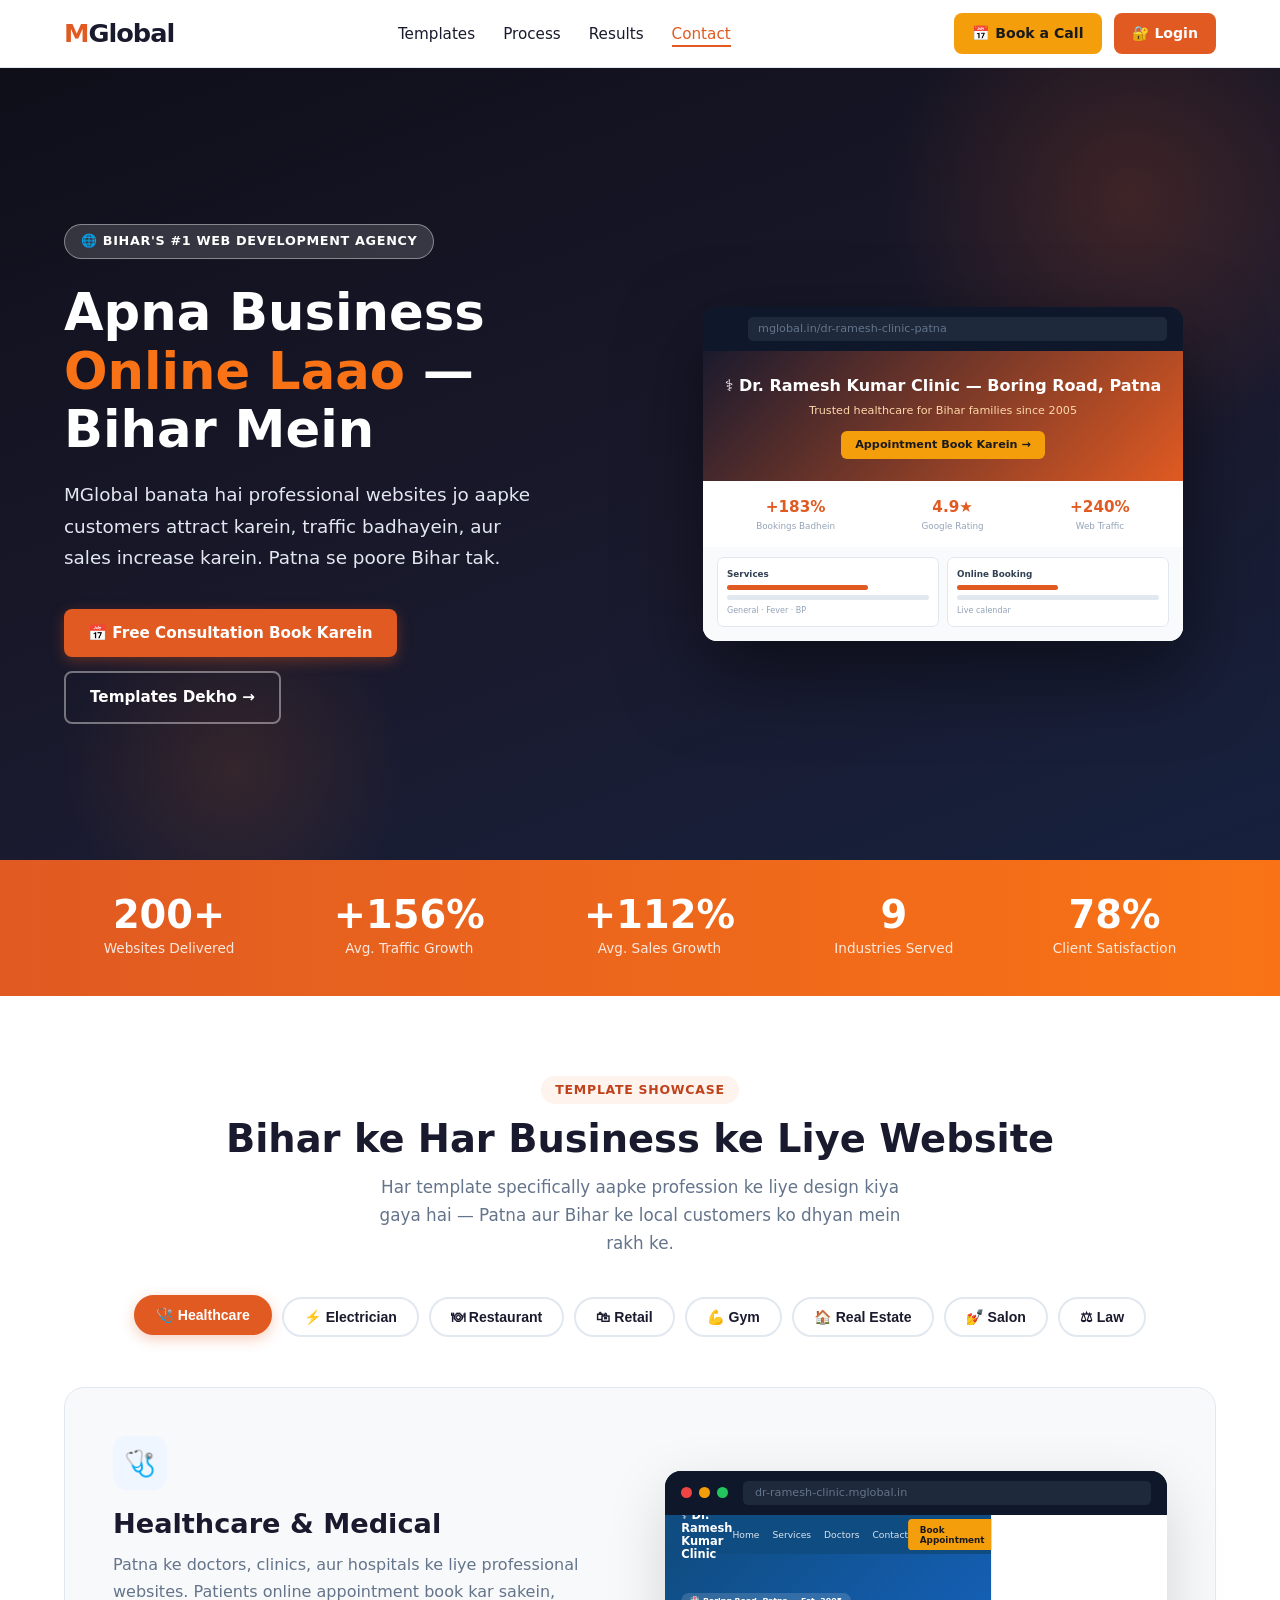
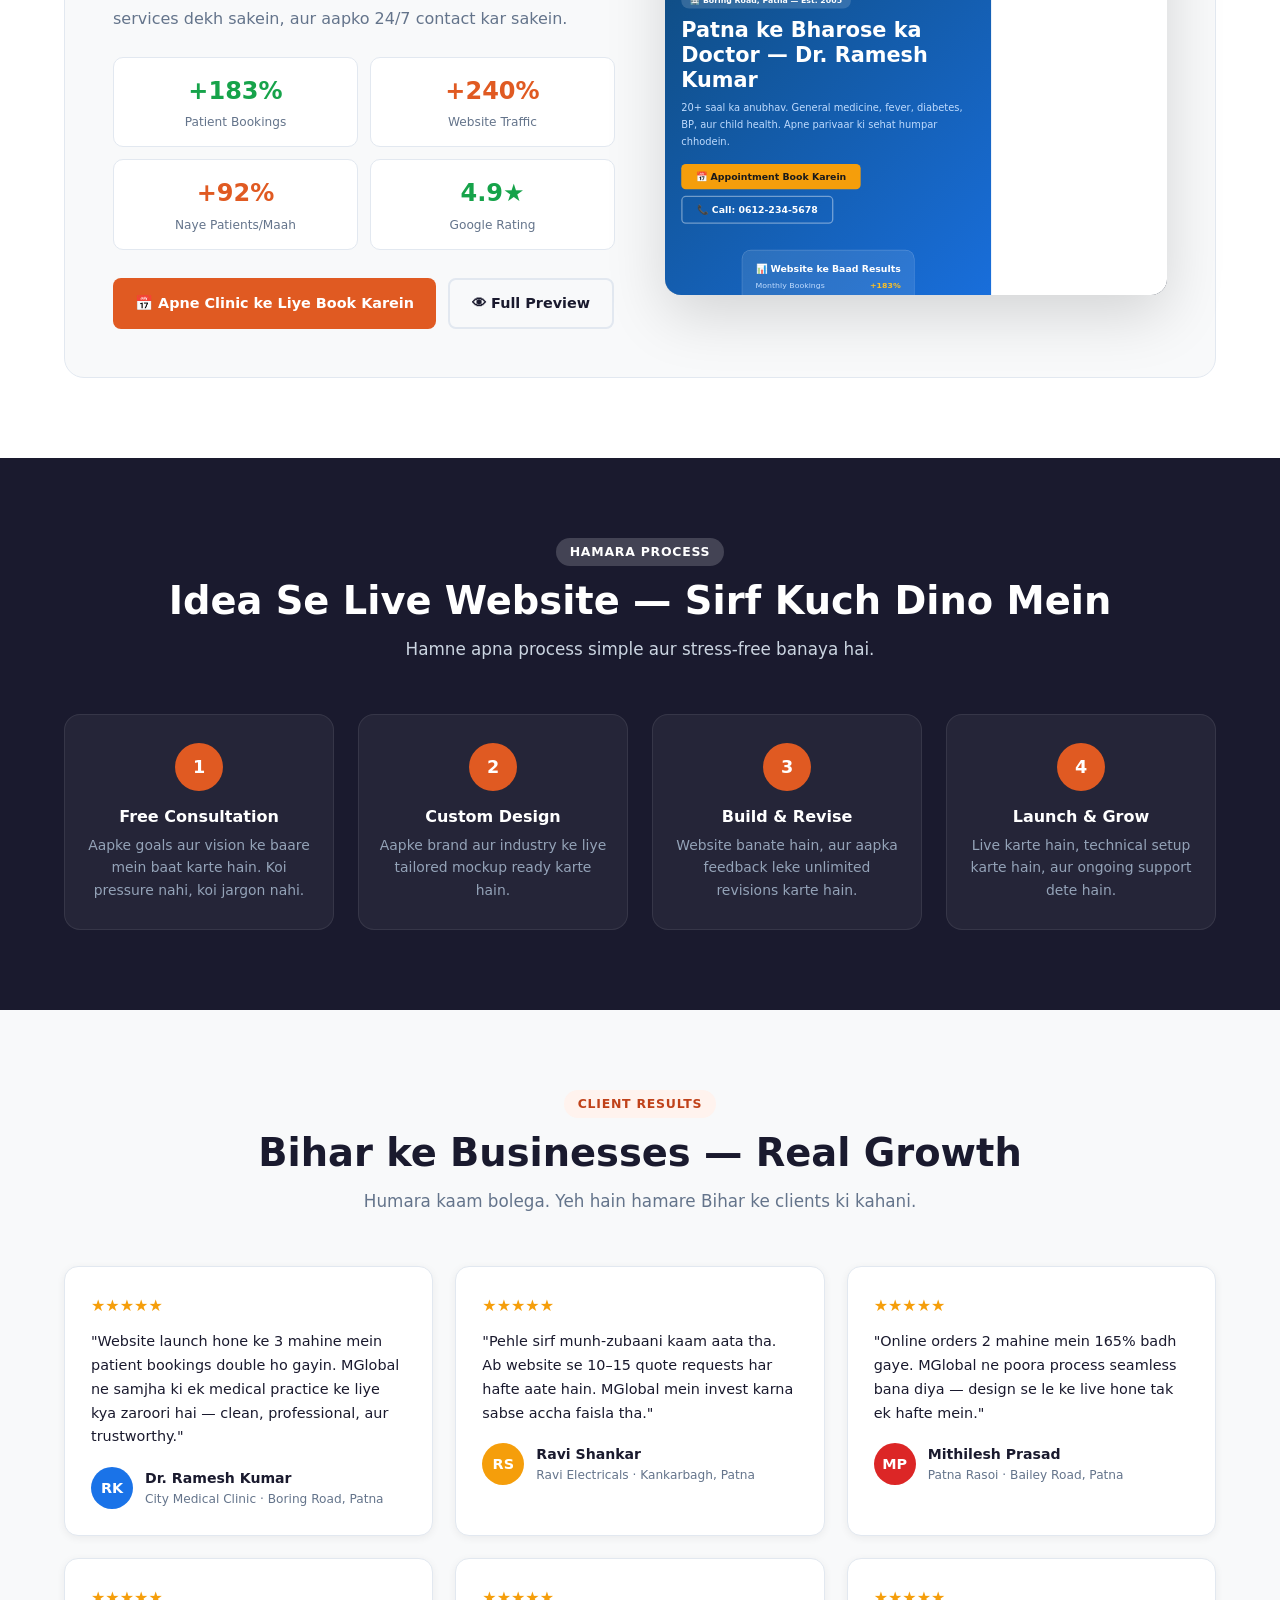
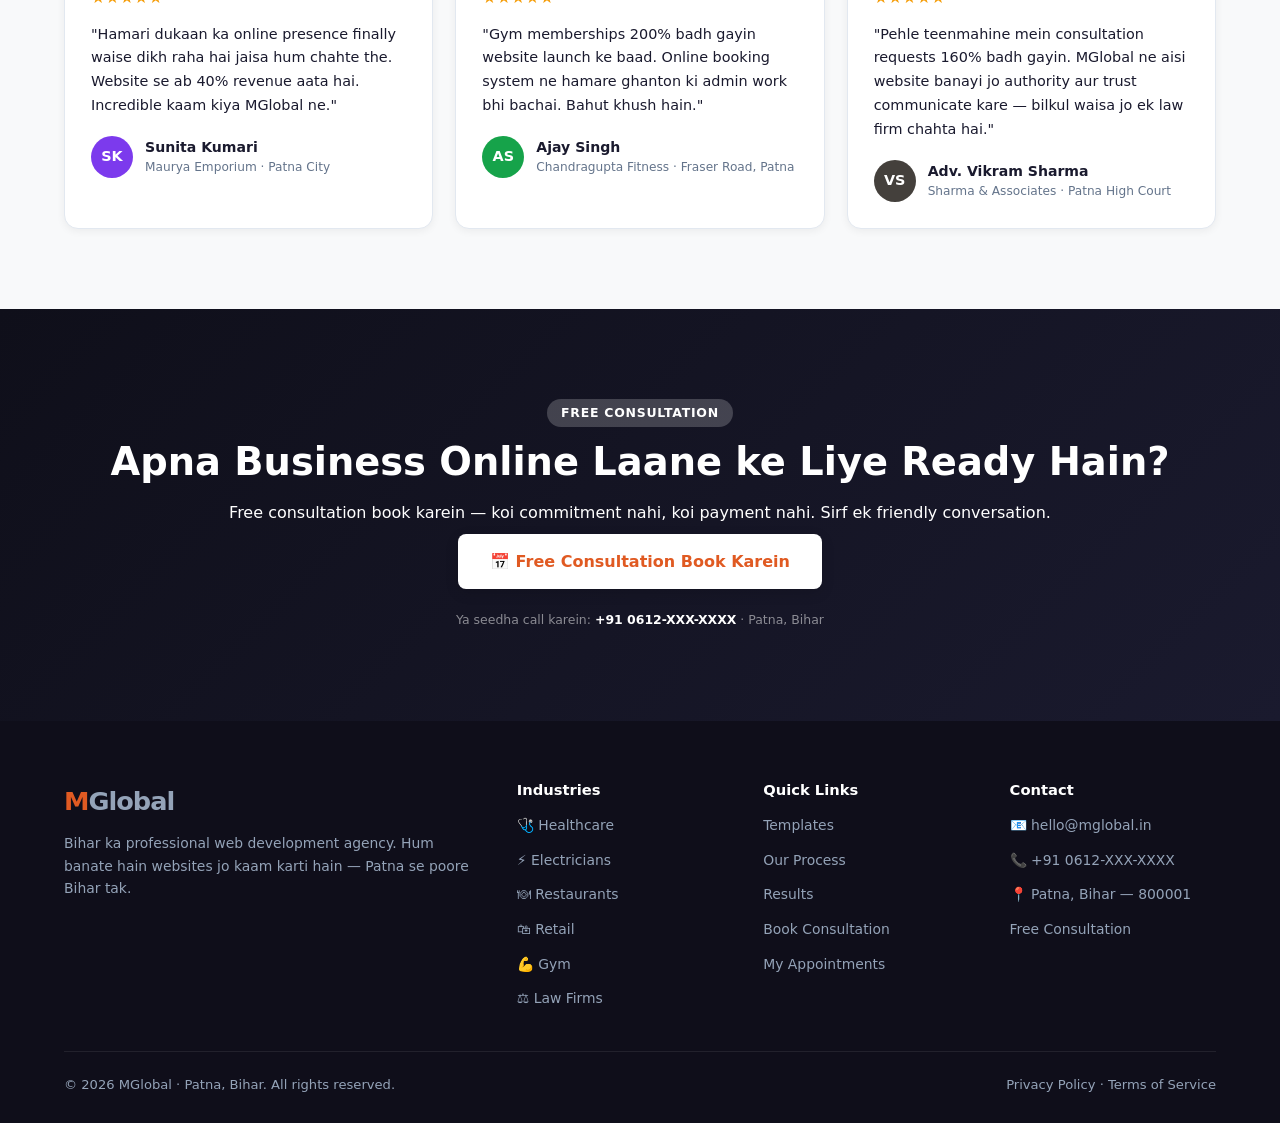
==== index.html @ f4d7b4a5 "Initial commit — MGlobal website" ====
<!DOCTYPE html>
<html lang="en">
<head>
  <meta charset="UTF-8"/>
  <meta name="viewport" content="width=device-width, initial-scale=1.0"/>
  <title>MGlobal — Bihar's Web Development Agency</title>
  <link rel="stylesheet" href="css/global.css"/>
  <link rel="stylesheet" href="css/nav.css"/>
  <link rel="stylesheet" href="css/animations.css"/>
  <link rel="stylesheet" href="css/templates-section.css"/>
  <style>
    /* ── HERO ── */
    .hero {
      background: linear-gradient(160deg,#0f0f1a 0%,#1a1a2e 60%,#16213e 100%);
      color:white; padding:100px 5% 80px;
      display:flex; align-items:center; gap:60px;
      min-height:88vh; position:relative; overflow:hidden;
    }
    .hero-text { flex:1; max-width:580px; position:relative; z-index:1; }
    .hero-badge {
      display:inline-block; background:rgba(255,255,255,.15);
      border:1px solid rgba(255,255,255,.4); color:#ffffff;
      padding:6px 16px; border-radius:100px;
      font-size:.8rem; font-weight:700; letter-spacing:.05em;
      text-transform:uppercase; margin-bottom:24px;
      animation: fadeSlideDown .8s ease both;
    }
    .hero h1 { font-size:clamp(2.2rem,4vw,3.6rem); font-weight:800; line-height:1.15; margin-bottom:20px; color:#ffffff; animation: fadeSlideDown .8s .15s ease both; }
    .hero h1 .highlight { color:#f97316; }
    .hero p { font-size:1.15rem; color:#e2e8f0; line-height:1.7; margin-bottom:36px; max-width:480px; animation: fadeSlideDown .8s .25s ease both; }
    .hero-btns { display:flex; gap:14px; flex-wrap:wrap; animation: fadeSlideDown .8s .35s ease both; }
    .hero-btns .btn-outline { color:#ffffff; border-color:rgba(255,255,255,.4); }
    .hero-btns .btn-outline:hover { border-color:#f97316; color:#f97316; }
    .hero-visual { flex:1; display:flex; justify-content:center; position:relative; z-index:1; animation: fadeSlideLeft .9s .2s ease both; }
    /* Floating browser mockup in hero */
    .hero-browser {
      background:#1e293b; border-radius:14px; width:100%; max-width:480px;
      box-shadow:0 30px 80px rgba(0,0,0,.5); overflow:hidden;
      transition:transform .4s, box-shadow .4s;
    }
    .hero-browser:hover { transform:translateY(-6px); box-shadow:0 40px 100px rgba(0,0,0,.6); }
    .hb-bar { background:#0f172a; padding:10px 16px; display:flex; align-items:center; gap:7px; }
    .hb-url { flex:1; background:#1e293b; border-radius:5px; padding:3px 10px; color:#64748b; font-size:.7rem; margin-left:8px; }
    .hb-inner { background:white; }
    .hb-top { background:linear-gradient(135deg,#1a1a2e,#e05a22); padding:22px 20px; text-align:center; }
    .hb-top .t { color:white; font-weight:800; font-size:1rem; margin-bottom:4px; }
    .hb-top .s { color:#fed7aa; font-size:.7rem; margin-bottom:10px; }
    .hb-btn { background:#f59e0b; color:#1a1a1a; padding:5px 14px; border-radius:6px; font-size:.7rem; font-weight:700; display:inline-block; }
    .hb-stats { display:flex; justify-content:space-around; padding:14px 10px; }
    .hb-stat .v { font-size:.95rem; font-weight:800; color:#e05a22; text-align:center; }
    .hb-stat .l { font-size:.55rem; color:#94a3b8; text-align:center; }
    .hb-cards { display:flex; gap:8px; padding:10px 14px 14px; background:#f8fafc; }
    .hb-card { flex:1; background:white; border-radius:7px; padding:9px; border:1px solid #e2e8f0; }
    .hb-bar2 { height:5px; border-radius:3px; background:#e2e8f0; margin-bottom:5px; }
    .hb-bar2.b { background:#e05a22; width:70%; }
    .hb-bar2.s { width:50%; }
    .hb-ct { font-size:.55rem; font-weight:700; color:#334155; margin-bottom:3px; }
    .hb-cp { font-size:.5rem; color:#94a3b8; }
    @media(max-width:900px){ .hero{flex-direction:column;padding:60px 5% 50px;min-height:auto;} }
  </style>
</head>
<body>

<div id="scroll-progress"></div>

<!-- ── NAVIGATION ── -->
<nav>
  <a class="logo" href="index.html">M<span>Global</span></a>
  <ul class="nav-links">
    <li><a href="#templates">Templates</a></li>
    <li><a href="#how">Process</a></li>
    <li><a href="#testimonials">Results</a></li>
    <li><a href="#contact">Contact</a></li>
  </ul>
  <div class="nav-right">
    <a href="pages/book.html" class="nav-book-btn">📅 Book a Call</a>
    <a href="pages/login.html" id="nav-login-btn">🔐 Login</a>
    <div id="nav-user-area">
      <img id="nav-user-photo" src="" alt="User"/>
      <span id="nav-user-name"></span>
      <div class="user-dropdown">
        <a href="pages/dashboard.html">📅 My Appointments</a>
        <div class="divider"></div>
        <a href="#" class="sign-out" onclick="signOut()">🚪 Sign Out</a>
      </div>
    </div>
  </div>
</nav>

<!-- ── HERO ── -->
<section class="hero">
  <div class="orb orb-1"></div>
  <div class="orb orb-2"></div>
  <div class="hero-text">
    <span class="hero-badge">🌐 Bihar's #1 Web Development Agency</span>
    <h1>Apna Business <span class="highlight">Online Laao</span> — Bihar Mein</h1>
    <p>MGlobal banata hai professional websites jo aapke customers attract karein, traffic badhayein, aur sales increase karein. Patna se poore Bihar tak.</p>
    <div class="hero-btns">
      <a href="pages/book.html" class="btn btn-primary">📅 Free Consultation Book Karein</a>
      <a href="#templates" class="btn btn-outline">Templates Dekho →</a>
    </div>
  </div>
  <div class="hero-visual">
    <div class="hero-browser">
      <div class="hb-bar">
        <div class="dot r"></div><div class="dot y"></div><div class="dot g"></div>
        <div class="hb-url">mglobal.in/dr-ramesh-clinic-patna</div>
      </div>
      <div class="hb-inner">
        <div class="hb-top">
          <div class="t">⚕ Dr. Ramesh Kumar Clinic — Boring Road, Patna</div>
          <div class="s">Trusted healthcare for Bihar families since 2005</div>
          <span class="hb-btn">Appointment Book Karein →</span>
        </div>
        <div class="hb-stats">
          <div class="hb-stat"><div class="v">+183%</div><div class="l">Bookings Badhein</div></div>
          <div class="hb-stat"><div class="v">4.9★</div><div class="l">Google Rating</div></div>
          <div class="hb-stat"><div class="v">+240%</div><div class="l">Web Traffic</div></div>
        </div>
        <div class="hb-cards">
          <div class="hb-card"><div class="hb-ct">Services</div><div class="hb-bar2 b"></div><div class="hb-bar2"></div><div class="hb-cp">General · Fever · BP</div></div>
          <div class="hb-card"><div class="hb-ct">Online Booking</div><div class="hb-bar2 b s"></div><div class="hb-bar2"></div><div class="hb-cp">Live calendar</div></div>
        </div>
      </div>
    </div>
  </div>
</section>

<!-- ── STATS BAND ── -->
<div class="stats-band">
  <div class="stat-item reveal"><div class="num count-up" data-target="250" data-suffix="+">0+</div><div class="lbl">Websites Delivered</div></div>
  <div class="stat-item reveal"><div class="num count-up" data-target="195" data-prefix="+" data-suffix="%">0%</div><div class="lbl">Avg. Traffic Growth</div></div>
  <div class="stat-item reveal"><div class="num count-up" data-target="140" data-prefix="+" data-suffix="%">0%</div><div class="lbl">Avg. Sales Growth</div></div>
  <div class="stat-item reveal"><div class="num count-up" data-target="12">0</div><div class="lbl">Industries Served</div></div>
  <div class="stat-item reveal"><div class="num count-up" data-target="98" data-suffix="%">0%</div><div class="lbl">Client Satisfaction</div></div>
</div>

<!-- ── TEMPLATE SHOWCASE ── -->
<section id="templates">
  <div class="center reveal">
    <span class="section-tag">Template Showcase</span>
    <h2 class="section-title">Bihar ke Har Business ke Liye Website</h2>
    <p class="section-sub">Har template specifically aapke profession ke liye design kiya gaya hai — Patna aur Bihar ke local customers ko dhyan mein rakh ke.</p>
  </div>

  <div class="tabs-wrap reveal">
    <button class="tab-btn active" onclick="showTab('doctor',this)">🩺 Healthcare</button>
    <button class="tab-btn" onclick="showTab('elec',this)">⚡ Electrician</button>
    <button class="tab-btn" onclick="showTab('rest',this)">🍽 Restaurant</button>
    <button class="tab-btn" onclick="showTab('retail',this)">🛍 Retail</button>
    <button class="tab-btn" onclick="showTab('gym',this)">💪 Gym</button>
    <button class="tab-btn" onclick="showTab('realty',this)">🏠 Real Estate</button>
    <button class="tab-btn" onclick="showTab('salon',this)">💅 Salon</button>
    <button class="tab-btn" onclick="showTab('law',this)">⚖ Law</button>
  </div>

  <!-- HEALTHCARE -->
  <div id="tab-doctor" class="category-panel active">
    <div class="cat-layout">
      <div class="cat-info reveal-left">
        <div class="cat-icon" style="background:#eff6ff;">🩺</div>
        <h3>Healthcare & Medical</h3>
        <p>Patna ke doctors, clinics, aur hospitals ke liye professional websites. Patients online appointment book kar sakein, services dekh sakein, aur aapko 24/7 contact kar sakein.</p>
        <div class="results-grid stagger">
          <div class="result-box"><div class="r-val">+183%</div><div class="r-lbl">Patient Bookings</div></div>
          <div class="result-box blue"><div class="r-val">+240%</div><div class="r-lbl">Website Traffic</div></div>
          <div class="result-box blue"><div class="r-val">+92%</div><div class="r-lbl">Naye Patients/Maah</div></div>
          <div class="result-box"><div class="r-val">4.9★</div><div class="r-lbl">Google Rating</div></div>
        </div>
        <div class="cat-actions">
          <a href="pages/book.html?category=healthcare&business=Healthcare+Clinic" class="template-link" onclick="requireBooking(event)">📅 Apne Clinic ke Liye Book Karein</a>
          <a href="templates/healthcare.html" target="_blank" class="template-preview-link">👁 Full Preview</a>
        </div>
      </div>
      <div class="reveal-right">
        <div class="template-preview-wrap">
          <div class="browser-chrome">
            <div class="b-dot r"></div><div class="b-dot y"></div><div class="b-dot g"></div>
            <div class="b-url">dr-ramesh-clinic.mglobal.in</div>
          </div>
          <div class="template-iframe-wrap">
            <iframe data-src="templates/healthcare.html" title="Healthcare Template"></iframe>
          </div>
        </div>
      </div>
    </div>
  </div>

  <!-- ELECTRICIAN -->
  <div id="tab-elec" class="category-panel">
    <div class="cat-layout">
      <div class="cat-info reveal-left">
        <div class="cat-icon" style="background:#fffbeb;">⚡</div>
        <h3>Electricians & Tradespeople</h3>
        <p>Bihar ke electricians, plumbers, AC technicians ke liye bold websites. Customers ek click mein quote maang sakein ya seedha call kar sakein.</p>
        <div class="results-grid stagger">
          <div class="result-box"><div class="r-val">+210%</div><div class="r-lbl">Quote Requests</div></div>
          <div class="result-box blue"><div class="r-val">+175%</div><div class="r-lbl">Website Traffic</div></div>
          <div class="result-box blue"><div class="r-val">+88%</div><div class="r-lbl">Calls Per Month</div></div>
          <div class="result-box"><div class="r-val">3.5×</div><div class="r-lbl">Revenue Growth</div></div>
        </div>
        <div class="cat-actions">
          <a href="pages/book.html?category=electrician&business=Electrical+Services" class="template-link" onclick="requireBooking(event)">📅 Apne Business ke Liye Book Karein</a>
          <a href="templates/electrician.html" target="_blank" class="template-preview-link">👁 Full Preview</a>
        </div>
      </div>
      <div class="reveal-right">
        <div class="template-preview-wrap">
          <div class="browser-chrome">
            <div class="b-dot r"></div><div class="b-dot y"></div><div class="b-dot g"></div>
            <div class="b-url">ravi-electricals.mglobal.in</div>
          </div>
          <div class="template-iframe-wrap">
            <iframe data-src="templates/electrician.html" title="Electrician Template"></iframe>
          </div>
        </div>
      </div>
    </div>
  </div>

  <!-- RESTAURANT -->
  <div id="tab-rest" class="category-panel">
    <div class="cat-layout">
      <div class="cat-info reveal-left">
        <div class="cat-icon" style="background:#fff5f5;">🍽</div>
        <h3>Restaurants & Dhaba</h3>
        <p>Patna ke restaurants, dhabas, aur catering ke liye appetizing websites. Menu dikhao, reservations lo, aur online orders accept karo.</p>
        <div class="results-grid stagger">
          <div class="result-box"><div class="r-val">+165%</div><div class="r-lbl">Online Orders</div></div>
          <div class="result-box blue"><div class="r-val">+220%</div><div class="r-lbl">Table Reservations</div></div>
          <div class="result-box blue"><div class="r-val">+95%</div><div class="r-lbl">Monthly Traffic</div></div>
          <div class="result-box"><div class="r-val">+78%</div><div class="r-lbl">Revenue Growth</div></div>
        </div>
        <div class="cat-actions">
          <a href="pages/book.html?category=restaurant&business=Restaurant" class="template-link" onclick="requireBooking(event)">📅 Apne Restaurant ke Liye Book Karein</a>
          <a href="templates/restaurant.html" target="_blank" class="template-preview-link">👁 Full Preview</a>
        </div>
      </div>
      <div class="reveal-right">
        <div class="template-preview-wrap">
          <div class="browser-chrome">
            <div class="b-dot r"></div><div class="b-dot y"></div><div class="b-dot g"></div>
            <div class="b-url">patna-rasoi.mglobal.in</div>
          </div>
          <div class="template-iframe-wrap">
            <iframe data-src="templates/restaurant.html" title="Restaurant Template"></iframe>
          </div>
        </div>
      </div>
    </div>
  </div>

  <!-- RETAIL -->
  <div id="tab-retail" class="category-panel">
    <div class="cat-layout">
      <div class="cat-info reveal-left">
        <div class="cat-icon" style="background:#f5f3ff;">🛍</div>
        <h3>Retail & E-commerce</h3>
        <p>Patna ke shops, boutiques, aur retailers ke liye powerful online stores. Products dikhao, orders lo, aur Bihar bhar mein apna business faelao.</p>
        <div class="results-grid stagger">
          <div class="result-box"><div class="r-val">+280%</div><div class="r-lbl">Online Sales</div></div>
          <div class="result-box blue"><div class="r-val">+310%</div><div class="r-lbl">Product Views</div></div>
          <div class="result-box blue"><div class="r-val">+145%</div><div class="r-lbl">Monthly Visitors</div></div>
          <div class="result-box"><div class="r-val">4.2×</div><div class="r-lbl">Revenue Growth</div></div>
        </div>
        <div class="cat-actions">
          <a href="pages/book.html?category=retail&business=Retail+Shop" class="template-link" onclick="requireBooking(event)">📅 Apne Shop ke Liye Book Karein</a>
          <a href="templates/retail.html" target="_blank" class="template-preview-link">👁 Full Preview</a>
        </div>
      </div>
      <div class="reveal-right">
        <div class="template-preview-wrap">
          <div class="browser-chrome">
            <div class="b-dot r"></div><div class="b-dot y"></div><div class="b-dot g"></div>
            <div class="b-url">maurya-emporium.mglobal.in</div>
          </div>
          <div class="template-iframe-wrap">
            <iframe data-src="templates/retail.html" title="Retail Template"></iframe>
          </div>
        </div>
      </div>
    </div>
  </div>

  <!-- GYM -->
  <div id="tab-gym" class="category-panel">
    <div class="cat-layout">
      <div class="cat-info reveal-left">
        <div class="cat-icon" style="background:#f0fdf4;">💪</div>
        <h3>Gym & Fitness</h3>
        <p>Patna ke gyms, yoga centers, aur fitness trainers ke liye high-energy websites. Classes dikhao, memberships lo, aur community online banao.</p>
        <div class="results-grid stagger">
          <div class="result-box"><div class="r-val">+200%</div><div class="r-lbl">Memberships</div></div>
          <div class="result-box blue"><div class="r-val">+255%</div><div class="r-lbl">Class Sign-ups</div></div>
          <div class="result-box blue"><div class="r-val">+130%</div><div class="r-lbl">Monthly Traffic</div></div>
          <div class="result-box"><div class="r-val">3.8×</div><div class="r-lbl">Revenue Growth</div></div>
        </div>
        <div class="cat-actions">
          <a href="pages/book.html?category=gym&business=Fitness+Centre" class="template-link" onclick="requireBooking(event)">📅 Apne Gym ke Liye Book Karein</a>
          <a href="templates/gym.html" target="_blank" class="template-preview-link">👁 Full Preview</a>
        </div>
      </div>
      <div class="reveal-right">
        <div class="template-preview-wrap">
          <div class="browser-chrome">
            <div class="b-dot r"></div><div class="b-dot y"></div><div class="b-dot g"></div>
            <div class="b-url">chandragupta-fitness.mglobal.in</div>
          </div>
          <div class="template-iframe-wrap">
            <iframe data-src="templates/gym.html" title="Gym Template"></iframe>
          </div>
        </div>
      </div>
    </div>
  </div>

  <!-- REAL ESTATE -->
  <div id="tab-realty" class="category-panel">
    <div class="cat-layout">
      <div class="cat-info reveal-left">
        <div class="cat-icon" style="background:#ecfdf5;">🏠</div>
        <h3>Real Estate</h3>
        <p>Bihar ke property dealers, agents, aur builders ke liye professional websites. Listings dikhao, buyers capture karo, aur viewings book karo.</p>
        <div class="results-grid stagger">
          <div class="result-box"><div class="r-val">+190%</div><div class="r-lbl">Enquiries</div></div>
          <div class="result-box blue"><div class="r-val">+270%</div><div class="r-lbl">Listing Views</div></div>
          <div class="result-box blue"><div class="r-val">+115%</div><div class="r-lbl">Monthly Traffic</div></div>
          <div class="result-box"><div class="r-val">+65%</div><div class="r-lbl">Properties Sold</div></div>
        </div>
        <div class="cat-actions">
          <a href="pages/book.html?category=realestate&business=Property+Agency" class="template-link" onclick="requireBooking(event)">📅 Apne Agency ke Liye Book Karein</a>
          <a href="templates/realestate.html" target="_blank" class="template-preview-link">👁 Full Preview</a>
        </div>
      </div>
      <div class="reveal-right">
        <div class="template-preview-wrap">
          <div class="browser-chrome">
            <div class="b-dot r"></div><div class="b-dot y"></div><div class="b-dot g"></div>
            <div class="b-url">bihar-griha-properties.mglobal.in</div>
          </div>
          <div class="template-iframe-wrap">
            <iframe data-src="templates/realestate.html" title="Real Estate Template"></iframe>
          </div>
        </div>
      </div>
    </div>
  </div>

  <!-- SALON -->
  <div id="tab-salon" class="category-panel">
    <div class="cat-layout">
      <div class="cat-info reveal-left">
        <div class="cat-icon" style="background:#fff0f6;">💅</div>
        <h3>Salon & Beauty Parlour</h3>
        <p>Patna ke salons, beauty parlours, aur spas ke liye elegant websites. Portfolio dikhao, appointments lo, aur online booking se 24/7 customers aao.</p>
        <div class="results-grid stagger">
          <div class="result-box"><div class="r-val">+175%</div><div class="r-lbl">Appointments</div></div>
          <div class="result-box blue"><div class="r-val">+230%</div><div class="r-lbl">Portfolio Views</div></div>
          <div class="result-box blue"><div class="r-val">+120%</div><div class="r-lbl">Monthly Traffic</div></div>
          <div class="result-box"><div class="r-val">+90%</div><div class="r-lbl">Revenue Growth</div></div>
        </div>
        <div class="cat-actions">
          <a href="pages/book.html?category=salon&business=Salon+Beauty" class="template-link" onclick="requireBooking(event)">📅 Apne Salon ke Liye Book Karein</a>
          <a href="templates/salon.html" target="_blank" class="template-preview-link">👁 Full Preview</a>
        </div>
      </div>
      <div class="reveal-right">
        <div class="template-preview-wrap">
          <div class="browser-chrome">
            <div class="b-dot r"></div><div class="b-dot y"></div><div class="b-dot g"></div>
            <div class="b-url">shringar-parlour.mglobal.in</div>
          </div>
          <div class="template-iframe-wrap">
            <iframe data-src="templates/salon.html" title="Salon Template"></iframe>
          </div>
        </div>
      </div>
    </div>
  </div>

  <!-- LAW -->
  <div id="tab-law" class="category-panel">
    <div class="cat-layout">
      <div class="cat-info reveal-left">
        <div class="cat-icon" style="background:#fafaf9;">⚖</div>
        <h3>Law Firms & Advocates</h3>
        <p>Patna High Court ke advocates aur law firms ke liye authoritative websites. Expertise dikhao, clients capture karo, aur free consultation offer karo.</p>
        <div class="results-grid stagger">
          <div class="result-box"><div class="r-val">+160%</div><div class="r-lbl">Consultations</div></div>
          <div class="result-box blue"><div class="r-val">+195%</div><div class="r-lbl">Case Enquiries</div></div>
          <div class="result-box blue"><div class="r-val">+140%</div><div class="r-lbl">Monthly Traffic</div></div>
          <div class="result-box"><div class="r-val">2.9×</div><div class="r-lbl">Client Growth</div></div>
        </div>
        <div class="cat-actions">
          <a href="pages/book.html?category=law&business=Law+Firm" class="template-link" onclick="requireBooking(event)">📅 Apne Firm ke Liye Book Karein</a>
          <a href="templates/law.html" target="_blank" class="template-preview-link">👁 Full Preview</a>
        </div>
      </div>
      <div class="reveal-right">
        <div class="template-preview-wrap">
          <div class="browser-chrome">
            <div class="b-dot r"></div><div class="b-dot y"></div><div class="b-dot g"></div>
            <div class="b-url">sharma-associates.mglobal.in</div>
          </div>
          <div class="template-iframe-wrap">
            <iframe data-src="templates/law.html" title="Law Template"></iframe>
          </div>
        </div>
      </div>
    </div>
  </div>
</section>

<!-- ── HOW IT WORKS ── -->
<section class="how-section" id="how">
  <div class="center reveal">
    <span class="section-tag" style="background:rgba(255,255,255,.18);color:#ffffff;">Hamara Process</span>
    <h2 class="section-title">Idea Se Live Website — Sirf Kuch Dino Mein</h2>
    <p class="section-sub">Hamne apna process simple aur stress-free banaya hai.</p>
  </div>
  <div class="steps stagger reveal">
    <div class="step">
      <div class="step-num">1</div>
      <h4>Free Consultation</h4>
      <p>Aapke goals aur vision ke baare mein baat karte hain. Koi pressure nahi, koi jargon nahi.</p>
    </div>
    <div class="step">
      <div class="step-num">2</div>
      <h4>Custom Design</h4>
      <p>Aapke brand aur industry ke liye tailored mockup ready karte hain.</p>
    </div>
    <div class="step">
      <div class="step-num">3</div>
      <h4>Build & Revise</h4>
      <p>Website banate hain, aur aapka feedback leke unlimited revisions karte hain.</p>
    </div>
    <div class="step">
      <div class="step-num">4</div>
      <h4>Launch & Grow</h4>
      <p>Live karte hain, technical setup karte hain, aur ongoing support dete hain.</p>
    </div>
  </div>
</section>

<!-- ── TESTIMONIALS ── -->
<section id="testimonials" style="background:var(--light-bg);">
  <div class="center reveal">
    <span class="section-tag">Client Results</span>
    <h2 class="section-title">Bihar ke Businesses — Real Growth</h2>
    <p class="section-sub">Humara kaam bolega. Yeh hain hamare Bihar ke clients ki kahani.</p>
  </div>
  <div class="testimonials-grid stagger reveal">
    <div class="tcard">
      <div class="stars">★★★★★</div>
      <p>"Website launch hone ke 3 mahine mein patient bookings double ho gayin. MGlobal ne samjha ki ek medical practice ke liye kya zaroori hai — clean, professional, aur trustworthy."</p>
      <div class="author">
        <div class="avatar" style="background:#1a73e8;">RK</div>
        <div class="author-info">
          <div class="name">Dr. Ramesh Kumar</div>
          <div class="role">City Medical Clinic · Boring Road, Patna</div>
        </div>
      </div>
    </div>
    <div class="tcard">
      <div class="stars">★★★★★</div>
      <p>"Pehle sirf munh-zubaani kaam aata tha. Ab website se 10–15 quote requests har hafte aate hain. MGlobal mein invest karna sabse accha faisla tha."</p>
      <div class="author">
        <div class="avatar" style="background:#f59e0b;">RS</div>
        <div class="author-info">
          <div class="name">Ravi Shankar</div>
          <div class="role">Ravi Electricals · Kankarbagh, Patna</div>
        </div>
      </div>
    </div>
    <div class="tcard">
      <div class="stars">★★★★★</div>
      <p>"Online orders 2 mahine mein 165% badh gaye. MGlobal ne poora process seamless bana diya — design se le ke live hone tak ek hafte mein."</p>
      <div class="author">
        <div class="avatar" style="background:#dc2626;">MP</div>
        <div class="author-info">
          <div class="name">Mithilesh Prasad</div>
          <div class="role">Patna Rasoi · Bailey Road, Patna</div>
        </div>
      </div>
    </div>
    <div class="tcard">
      <div class="stars">★★★★★</div>
      <p>"Hamari dukaan ka online presence finally waise dikh raha hai jaisa hum chahte the. Website se ab 40% revenue aata hai. Incredible kaam kiya MGlobal ne."</p>
      <div class="author">
        <div class="avatar" style="background:#7c3aed;">SK</div>
        <div class="author-info">
          <div class="name">Sunita Kumari</div>
          <div class="role">Maurya Emporium · Patna City</div>
        </div>
      </div>
    </div>
    <div class="tcard">
      <div class="stars">★★★★★</div>
      <p>"Gym memberships 200% badh gayin website launch ke baad. Online booking system ne hamare ghanton ki admin work bhi bachai. Bahut khush hain."</p>
      <div class="author">
        <div class="avatar" style="background:#16a34a;">AS</div>
        <div class="author-info">
          <div class="name">Ajay Singh</div>
          <div class="role">Chandragupta Fitness · Fraser Road, Patna</div>
        </div>
      </div>
    </div>
    <div class="tcard">
      <div class="stars">★★★★★</div>
      <p>"Pehle teenmahine mein consultation requests 160% badh gayin. MGlobal ne aisi website banayi jo authority aur trust communicate kare — bilkul waisa jo ek law firm chahta hai."</p>
      <div class="author">
        <div class="avatar" style="background:#44403c;">VS</div>
        <div class="author-info">
          <div class="name">Adv. Vikram Sharma</div>
          <div class="role">Sharma & Associates · Patna High Court</div>
        </div>
      </div>
    </div>
  </div>
</section>

<!-- ── CTA ── -->
<section class="cta-section" id="contact">
  <div class="reveal">
    <span class="section-tag" style="background:rgba(255,255,255,.2);color:#ffffff;">Free Consultation</span>
    <h2>Apna Business Online Laane ke Liye Ready Hain?</h2>
    <p>Free consultation book karein — koi commitment nahi, koi payment nahi. Sirf ek friendly conversation.</p>
    <div style="margin-top:8px;">
      <a href="pages/book.html" class="btn btn-white" style="font-size:1rem;padding:15px 32px;">
        📅 Free Consultation Book Karein
      </a>
    </div>
    <p class="cta-note" style="margin-top:20px;">Ya seedha call karein: <strong style="color:white;">+91 0612-XXX-XXXX</strong> · Patna, Bihar</p>
  </div>
</section>

<!-- ── FOOTER ── -->
<footer>
  <div class="footer-grid">
    <div class="footer-brand">
      <a class="logo" href="index.html">M<span style="color:#94a3b8;">Global</span></a>
      <p>Bihar ka professional web development agency. Hum banate hain websites jo kaam karti hain — Patna se poore Bihar tak.</p>
    </div>
    <div class="footer-col">
      <h5>Industries</h5>
      <ul>
        <li><a href="templates/healthcare.html" target="_blank">🩺 Healthcare</a></li>
        <li><a href="templates/electrician.html" target="_blank">⚡ Electricians</a></li>
        <li><a href="templates/restaurant.html" target="_blank">🍽 Restaurants</a></li>
        <li><a href="templates/retail.html" target="_blank">🛍 Retail</a></li>
        <li><a href="templates/gym.html" target="_blank">💪 Gym</a></li>
        <li><a href="templates/law.html" target="_blank">⚖ Law Firms</a></li>
      </ul>
    </div>
    <div class="footer-col">
      <h5>Quick Links</h5>
      <ul>
        <li><a href="#templates">Templates</a></li>
        <li><a href="#how">Our Process</a></li>
        <li><a href="#testimonials">Results</a></li>
        <li><a href="pages/book.html">Book Consultation</a></li>
        <li><a href="pages/dashboard.html">My Appointments</a></li>
      </ul>
    </div>
    <div class="footer-col">
      <h5>Contact</h5>
      <ul>
        <li><a href="#">📧 hello@mglobal.in</a></li>
        <li><a href="#">📞 +91 0612-XXX-XXXX</a></li>
        <li><a href="#">📍 Patna, Bihar — 800001</a></li>
        <li><a href="pages/book.html">Free Consultation</a></li>
      </ul>
    </div>
  </div>
  <div class="footer-bottom">
    <span>© 2026 MGlobal · Patna, Bihar. All rights reserved.</span>
    <span>Privacy Policy · Terms of Service</span>
  </div>
</footer>

<button id="back-to-top" title="Back to top">↑</button>

<!-- Firebase -->
<script src="https://www.gstatic.com/firebasejs/9.23.0/firebase-app-compat.js"></script>
<script src="https://www.gstatic.com/firebasejs/9.23.0/firebase-auth-compat.js"></script>
<script src="https://www.gstatic.com/firebasejs/9.23.0/firebase-firestore-compat.js"></script>
<script src="js/firebase-config.js"></script>
<script src="js/auth.js"></script>
<script src="js/animations.js"></script>

<script>
  function showTab(id, btn) {
    document.querySelectorAll('.category-panel').forEach(p => p.classList.remove('active'));
    document.querySelectorAll('.tab-btn').forEach(b => b.classList.remove('active'));
    document.getElementById('tab-' + id).classList.add('active');
    btn.classList.add('active');
    // Trigger reveal for newly shown panel elements
    setTimeout(() => {
      document.querySelectorAll('#tab-' + id + ' .reveal, #tab-' + id + ' .reveal-left, #tab-' + id + ' .reveal-right').forEach(el => el.classList.add('visible'));
    }, 50);
  }

  // Gate booking behind login
  function requireBooking(e) {
    const user = auth.currentUser;
    if (!user) {
      e.preventDefault();
      const dest = e.currentTarget.href;
      localStorage.setItem('mglobal_redirect', dest);
      window.location.href = 'pages/login.html';
    }
  }

  // Mark initial tab reveals as visible
  window.addEventListener('load', () => {
    document.querySelectorAll('#tab-doctor .reveal, #tab-doctor .reveal-left, #tab-doctor .reveal-right').forEach(el => {
      setTimeout(() => el.classList.add('visible'), 200);
    });
  });
</script>
</body>
</html>
---- css/global.css ----
/* ================================================================
   MGlobal — Global Variables, Reset & Typography
   ================================================================ */

:root {
  --primary:       #e05a22;   /* Vibrant orange — energetic, warm */
  --primary-dark:  #c0421a;   /* Deeper orange for hover */
  --primary-light: #fff3ee;   /* Soft warm tint for bg */
  --dark:          #1a1a2e;   /* Deep charcoal navy — Odin-style */
  --mid:           #16213e;   /* Slightly lighter dark for cards */
  --light-bg:      #f8f9fa;   /* Clean off-white */
  --border:        #e2e8f0;   /* Light gray borders */
  --text:          #1a1a2e;   /* Same as dark — sharp body text */
  --muted:         #64748b;   /* Medium gray secondary text */
  --white:         #ffffff;
  --green:         #16a34a;
  --green-bg:      #f0fdf4;
  --amber:         #f59e0b;
  --red:           #dc2626;
  --radius:        12px;
  --shadow-sm:     0 2px 8px rgba(0,0,0,.06);
  --shadow-md:     0 8px 24px rgba(0,0,0,.1);
  --shadow-lg:     0 20px 60px rgba(0,0,0,.15);
  --transition:    all .25s ease;
}

*, *::before, *::after { box-sizing: border-box; margin: 0; padding: 0; }
html { scroll-behavior: smooth; font-size: 16px; }
body {
  font-family: 'Segoe UI', system-ui, -apple-system, sans-serif;
  color: var(--text);
  background: var(--white);
  overflow-x: hidden;
  line-height: 1.6;
}

/* ── SCROLL PROGRESS BAR ── */
#scroll-progress {
  position: fixed; top: 0; left: 0;
  height: 3px; width: 0%;
  background: linear-gradient(90deg, var(--primary), #f97316);
  z-index: 9999;
  transition: width .1s linear;
}

/* ── TYPOGRAPHY ── */
h1, h2, h3, h4, h5 { line-height: 1.2; color: var(--dark); }
p { line-height: 1.7; }
a { color: var(--primary); }

/* ── UTILITY ── */
.center { text-align: center; }
.center .section-sub { margin: 0 auto; }

.section-tag {
  display: inline-block;
  background: #fff3ee; color: #c0421a;
  padding: 4px 14px; border-radius: 100px;
  font-size: .78rem; font-weight: 700;
  text-transform: uppercase; letter-spacing: .06em;
  margin-bottom: 12px;
}
h2.section-title {
  font-size: clamp(1.8rem, 3vw, 2.6rem);
  font-weight: 800; margin-bottom: 12px;
}
.section-sub {
  color: var(--muted); font-size: 1.05rem;
  max-width: 560px; line-height: 1.65;
}

section { padding: 80px 5%; }

/* ── BUTTONS ── */
.btn {
  display: inline-flex; align-items: center; justify-content: center;
  gap: 8px; padding: 12px 24px; border-radius: 8px;
  font-weight: 600; font-size: .95rem; cursor: pointer;
  text-decoration: none; border: none; transition: var(--transition);
}
.btn-primary {
  background: var(--primary); color: white;
  box-shadow: 0 4px 14px rgba(224,90,34,.35);
}
.btn-primary:hover { background: var(--primary-dark); transform: translateY(-2px); box-shadow: 0 8px 20px rgba(224,90,34,.45); }
.btn-outline {
  border: 2px solid var(--border); color: var(--text); background: transparent;
}
.btn-outline:hover { border-color: var(--primary); color: var(--primary); }
.btn-white {
  background: white; color: var(--primary);
  box-shadow: 0 4px 14px rgba(0,0,0,.12);
}
.btn-white:hover { background: var(--primary-light); transform: translateY(-2px); }

/* ── BACK TO TOP ── */
#back-to-top {
  position: fixed; bottom: 28px; right: 28px;
  width: 44px; height: 44px; border-radius: 50%;
  background: var(--primary); color: white;
  border: none; cursor: pointer; font-size: 1rem;
  display: flex; align-items: center; justify-content: center;
  box-shadow: 0 4px 14px rgba(224,90,34,.4);
  opacity: 0; pointer-events: none;
  transition: opacity .3s, transform .3s;
  z-index: 500;
}
#back-to-top.visible { opacity: 1; pointer-events: all; }
#back-to-top:hover { transform: translateY(-3px); }

/* ── FORM SHARED STYLES ── */
.form-group { display: flex; flex-direction: column; gap: 6px; }
.form-group label { font-weight: 600; font-size: .88rem; color: var(--text); }
.form-group input,
.form-group select,
.form-group textarea {
  padding: 12px 14px; border-radius: 8px;
  border: 1.5px solid var(--border); font-size: .95rem;
  color: var(--text); background: white; outline: none;
  transition: border-color .2s, box-shadow .2s;
  font-family: inherit;
}
.form-group input:focus,
.form-group select:focus,
.form-group textarea:focus {
  border-color: var(--primary);
  box-shadow: 0 0 0 3px rgba(224,90,34,.15);
}
.form-group textarea { resize: vertical; min-height: 90px; }
.form-group .hint { font-size: .75rem; color: var(--muted); }
.required-star { color: var(--red); margin-left: 2px; }
---- css/nav.css ----
/* ================================================================
   MGlobal — Navigation
   ================================================================ */

nav {
  position: sticky; top: 0; z-index: 200;
  background: rgba(255,255,255,.97);
  border-bottom: 1px solid var(--border);
  backdrop-filter: blur(10px);
  padding: 0 5%;
  display: flex; align-items: center; justify-content: space-between;
  height: 68px;
  transition: box-shadow .3s;
}
nav.scrolled { box-shadow: 0 4px 20px rgba(0,0,0,.08); }

/* Logo */
.logo { font-size: 1.6rem; font-weight: 800; color: var(--primary); letter-spacing: -1px; text-decoration: none; }
.logo span { color: var(--dark); }

/* Links */
.nav-links { display: flex; gap: 28px; list-style: none; }
.nav-links a {
  text-decoration: none; color: var(--text); font-weight: 500; font-size: .95rem;
  position: relative; transition: color .2s;
}
.nav-links a::after {
  content: ''; position: absolute; bottom: -4px; left: 0;
  width: 0; height: 2px; background: var(--primary);
  transition: width .25s ease;
}
.nav-links a:hover, .nav-links a.active-nav { color: var(--primary); }
.nav-links a:hover::after, .nav-links a.active-nav::after { width: 100%; }

/* Right side controls */
.nav-right { display: flex; align-items: center; gap: 12px; }

/* Login button (shown when logged out) */
#nav-login-btn {
  display: inline-flex; align-items: center; gap: 6px;
  background: var(--primary); color: white;
  padding: 9px 18px; border-radius: 8px;
  font-weight: 600; font-size: .88rem; text-decoration: none;
  transition: var(--transition);
}
#nav-login-btn:hover { background: var(--primary-dark); transform: translateY(-1px); }

/* User area (shown when logged in) */
#nav-user-area {
  display: none; align-items: center; gap: 10px;
  cursor: pointer; position: relative;
}
#nav-user-photo {
  width: 34px; height: 34px; border-radius: 50%;
  border: 2px solid var(--primary); object-fit: cover;
}
#nav-user-name { font-weight: 600; font-size: .9rem; color: var(--text); }

/* User dropdown */
.user-dropdown {
  position: absolute; top: calc(100% + 10px); right: 0;
  background: white; border: 1px solid var(--border);
  border-radius: var(--radius); box-shadow: var(--shadow-md);
  min-width: 180px; overflow: hidden;
  opacity: 0; pointer-events: none;
  transform: translateY(-8px);
  transition: opacity .2s, transform .2s;
}
#nav-user-area:hover .user-dropdown,
#nav-user-area:focus-within .user-dropdown {
  opacity: 1; pointer-events: all; transform: translateY(0);
}
.user-dropdown a {
  display: flex; align-items: center; gap: 10px;
  padding: 12px 16px; color: var(--text); text-decoration: none;
  font-size: .88rem; font-weight: 500; transition: background .15s;
}
.user-dropdown a:hover { background: var(--light-bg); }
.user-dropdown .divider { height: 1px; background: var(--border); margin: 4px 0; }
.user-dropdown .sign-out { color: var(--red); }

/* Book CTA in nav */
.nav-book-btn {
  background: var(--amber); color: #1a1a1a;
  padding: 9px 18px; border-radius: 8px;
  font-weight: 700; font-size: .88rem; text-decoration: none;
  transition: var(--transition); display: inline-flex; align-items: center; gap: 6px;
}
.nav-book-btn:hover { background: #fbbf24; transform: translateY(-1px); }

/* ── RESPONSIVE ── */
@media (max-width: 768px) {
  .nav-links { display: none; }
  nav { padding: 0 4%; }
}
---- css/animations.css ----
/* ================================================================
   MGlobal — Scroll Animations & Transitions
   ================================================================ */

/* ── REVEAL BASE STATES (hidden) ── */
.reveal {
  opacity: 0;
  transform: translateY(40px);
  transition: opacity .7s ease, transform .7s ease;
}
.reveal-left {
  opacity: 0;
  transform: translateX(-50px);
  transition: opacity .7s ease, transform .7s ease;
}
.reveal-right {
  opacity: 0;
  transform: translateX(50px);
  transition: opacity .7s ease, transform .7s ease;
}
.reveal-scale {
  opacity: 0;
  transform: scale(0.92);
  transition: opacity .6s ease, transform .6s ease;
}
.reveal-fade {
  opacity: 0;
  transition: opacity .8s ease;
}

/* ── VISIBLE STATE (JS adds .visible) ── */
.reveal.visible,
.reveal-left.visible,
.reveal-right.visible,
.reveal-scale.visible,
.reveal-fade.visible {
  opacity: 1;
  transform: none;
}

/* ── STAGGER DELAYS ── */
.stagger > *:nth-child(1) { transition-delay: .05s; }
.stagger > *:nth-child(2) { transition-delay: .15s; }
.stagger > *:nth-child(3) { transition-delay: .25s; }
.stagger > *:nth-child(4) { transition-delay: .35s; }
.stagger > *:nth-child(5) { transition-delay: .45s; }
.stagger > *:nth-child(6) { transition-delay: .55s; }

/* ── HERO ENTRY ANIMATIONS ── */
@keyframes fadeSlideDown {
  from { opacity: 0; transform: translateY(28px); }
  to   { opacity: 1; transform: translateY(0); }
}
@keyframes fadeSlideLeft {
  from { opacity: 0; transform: translateX(40px); }
  to   { opacity: 1; transform: translateX(0); }
}
@keyframes fadeIn {
  from { opacity: 0; }
  to   { opacity: 1; }
}
@keyframes floatOrb {
  0%, 100% { transform: translate(0, 0); }
  50%       { transform: translate(16px, -16px); }
}
@keyframes pulse {
  0%, 100% { box-shadow: 0 0 0 0 rgba(26,115,232,.35); }
  50%       { box-shadow: 0 0 0 12px rgba(26,115,232,0); }
}
@keyframes successPop {
  from { opacity: 0; transform: scale(.88); }
  to   { opacity: 1; transform: scale(1); }
}
@keyframes shimmer {
  0%   { background-position: -200% 0; }
  100% { background-position: 200% 0; }
}

/* ── PANEL TRANSITION (tab switch) ── */
@keyframes panelFade {
  from { opacity: 0; transform: translateY(16px); }
  to   { opacity: 1; transform: translateY(0); }
}

/* ── LOADING SKELETON ── */
.skeleton {
  background: linear-gradient(90deg, #f0f0f0 25%, #e0e0e0 50%, #f0f0f0 75%);
  background-size: 200% 100%;
  animation: shimmer 1.5s infinite;
  border-radius: 6px;
}

/* ── FLOATING ORB BG ELEMENTS ── */
.orb {
  position: absolute; border-radius: 50%; pointer-events: none;
  animation: floatOrb 8s ease-in-out infinite;
}
.orb-1 {
  width: 500px; height: 500px;
  background: radial-gradient(circle, rgba(224,90,34,.2) 0%, transparent 70%);
  top: -120px; right: -100px;
}
.orb-2 {
  width: 340px; height: 340px;
  background: radial-gradient(circle, rgba(249,115,22,.12) 0%, transparent 70%);
  bottom: -80px; left: 5%;
  animation-delay: -3s;
}
---- css/templates-section.css ----
/* ================================================================
   MGlobal — Template Showcase Section
   ================================================================ */

/* ── SECTION WRAPPER ── */
#templates { background: var(--white); }

/* ── TAB BAR ── */
.tabs-wrap {
  display: flex; justify-content: center; flex-wrap: wrap;
  gap: 10px; margin: 40px 0 50px;
}
.tab-btn {
  padding: 10px 20px; border-radius: 100px;
  border: 2px solid var(--border); background: white;
  font-size: .88rem; font-weight: 600; cursor: pointer;
  color: var(--text); transition: var(--transition);
}
.tab-btn:hover { border-color: var(--primary); color: var(--primary); transform: translateY(-2px); }
.tab-btn.active {
  border-color: var(--primary); background: var(--primary); color: white;
  box-shadow: 0 4px 14px rgba(224,90,34,.3);
  transform: translateY(-2px);
}

/* ── CATEGORY PANEL ── */
.category-panel { display: none; }
.category-panel.active {
  display: block;
  animation: panelFade .4s ease both;
}

/* ── PANEL LAYOUT ── */
.cat-layout {
  display: grid; grid-template-columns: 1fr 1fr;
  gap: 50px; align-items: center;
  background: var(--light-bg); border-radius: 20px;
  padding: 48px; border: 1px solid var(--border);
  transition: box-shadow .3s;
}
.cat-layout:hover { box-shadow: 0 12px 40px rgba(0,0,0,.07); }

/* ── CAT INFO (left side) ── */
.cat-icon {
  width: 54px; height: 54px; border-radius: 14px;
  display: flex; align-items: center; justify-content: center;
  font-size: 1.6rem; margin-bottom: 18px;
}
.cat-info h3 { font-size: 1.7rem; font-weight: 800; margin-bottom: 10px; }
.cat-info p { color: var(--muted); line-height: 1.7; margin-bottom: 24px; }

/* ── RESULTS GRID ── */
.results-grid { display: grid; grid-template-columns: 1fr 1fr; gap: 12px; margin-bottom: 28px; }
.result-box {
  background: white; border-radius: 10px; padding: 14px;
  border: 1px solid var(--border); text-align: center;
  transition: transform .25s, box-shadow .25s;
}
.result-box:hover { transform: translateY(-3px); box-shadow: var(--shadow-md); }
.result-box .r-val { font-size: 1.5rem; font-weight: 800; color: var(--green); }
.result-box .r-lbl { font-size: .76rem; color: var(--muted); margin-top: 3px; }
.result-box.blue .r-val { color: var(--primary); }

/* ── ACTION BUTTONS ── */
.cat-actions { display: flex; gap: 12px; flex-wrap: wrap; }
.template-link {
  display: inline-flex; align-items: center; gap: 8px;
  background: var(--primary); color: white;
  padding: 12px 22px; border-radius: 8px; text-decoration: none;
  font-weight: 700; font-size: .9rem; transition: var(--transition);
}
.template-link:hover { background: var(--primary-dark); transform: translateY(-2px); box-shadow: 0 6px 18px rgba(224,90,34,.4); }

.template-preview-link {
  display: inline-flex; align-items: center; gap: 8px;
  border: 2px solid var(--border); color: var(--text);
  padding: 12px 22px; border-radius: 8px; text-decoration: none;
  font-weight: 600; font-size: .9rem; transition: var(--transition);
}
.template-preview-link:hover { border-color: var(--primary); color: var(--primary); }

/* ── TEMPLATE PREVIEW (right side) ── */
.template-preview-wrap {
  border-radius: 16px; overflow: hidden;
  box-shadow: var(--shadow-lg);
  transition: transform .4s ease, box-shadow .4s ease;
  background: #1e293b;
}
.template-preview-wrap:hover {
  transform: translateY(-6px) scale(1.01);
  box-shadow: 0 32px 80px rgba(0,0,0,.22);
}

/* Browser chrome bar */
.browser-chrome {
  background: #0f172a; padding: 10px 16px;
  display: flex; align-items: center; gap: 7px;
}
.b-dot { width: 11px; height: 11px; border-radius: 50%; }
.b-dot.r { background: #ef4444; }
.b-dot.y { background: #f59e0b; }
.b-dot.g { background: #22c55e; }
.b-url {
  flex: 1; background: #1e293b; border-radius: 5px;
  padding: 3px 12px; color: #64748b; font-size: .7rem;
  margin-left: 8px; white-space: nowrap; overflow: hidden;
}

/* Iframe container */
.template-iframe-wrap {
  height: 380px; overflow: hidden; background: white;
}
.template-iframe-wrap iframe {
  width: 100%; height: 600px;
  border: none; display: block;
  transform: scale(0.65);
  transform-origin: top left;
  pointer-events: none;
  /* 600 * 0.65 ≈ 390px visible height */
}

/* ── HOW IT WORKS ── */
.how-section { background: #1a1a2e; color: white; padding: 80px 5%; }
.how-section h2 { color: white; }
.how-section .section-sub { color: #cbd5e1; }
.steps { display: grid; grid-template-columns: repeat(4, 1fr); gap: 24px; margin-top: 50px; }
.step {
  text-align: center; padding: 28px 20px;
  background: rgba(255,255,255,.05); border-radius: 16px;
  border: 1px solid rgba(255,255,255,.08);
  transition: background .3s, transform .3s, border-color .3s;
}
.step:hover { background: rgba(255,255,255,.09); transform: translateY(-4px); border-color: rgba(224,90,34,.7); }
.step-num {
  width: 48px; height: 48px; border-radius: 50%;
  background: var(--primary); color: white;
  display: flex; align-items: center; justify-content: center;
  font-weight: 800; font-size: 1.1rem; margin: 0 auto 16px;
  transition: transform .3s;
}
.step:hover .step-num { transform: scale(1.15); animation: pulse 1.5s infinite; }
.step h4 { font-size: 1rem; font-weight: 700; margin-bottom: 8px; color: #ffffff; }
.step p { color: #94a3b8; font-size: .87rem; line-height: 1.6; }

/* ── TESTIMONIALS ── */
.testimonials-grid { display: grid; grid-template-columns: repeat(3, 1fr); gap: 22px; margin-top: 50px; }
.tcard {
  background: white; border-radius: 14px; padding: 26px;
  border: 1px solid var(--border); box-shadow: var(--shadow-sm);
  transition: transform .3s, box-shadow .3s;
}
.tcard:hover { transform: translateY(-5px); box-shadow: var(--shadow-md); }
.tcard .stars { color: var(--amber); font-size: 1rem; margin-bottom: 12px; }
.tcard p { color: var(--text); line-height: 1.65; font-size: .9rem; margin-bottom: 18px; }
.tcard .author { display: flex; align-items: center; gap: 12px; }
.tcard .avatar {
  width: 42px; height: 42px; border-radius: 50%;
  display: flex; align-items: center; justify-content: center;
  font-weight: 700; font-size: .9rem; color: white; flex-shrink: 0;
}
.author-info .name { font-weight: 700; font-size: .88rem; color: var(--dark); }
.author-info .role { font-size: .76rem; color: var(--muted); }

/* ── STATS BAND ── */
.stats-band {
  background: linear-gradient(90deg, #e05a22 0%, #f97316 100%); color: white;
  display: flex; justify-content: space-around; flex-wrap: wrap;
  padding: 36px 5%; gap: 20px;
}
.stat-item { text-align: center; }
.stat-item .num { font-size: 2.4rem; font-weight: 800; line-height: 1; transition: transform .3s; }
.stat-item:hover .num { transform: scale(1.08); }
.stat-item .lbl { font-size: .85rem; opacity: .85; margin-top: 4px; }

/* ── CTA SECTION ── */
.cta-section {
  background: linear-gradient(135deg, #0f0f1a 0%, #1a1a2e 100%);
  color: white; text-align: center; padding: 90px 5%;
  position: relative; overflow: hidden;
}
.cta-section h2 { font-size: clamp(1.8rem, 3vw, 2.8rem); font-weight: 800; margin-bottom: 14px; color: #ffffff; }
.cta-section > p { color: #cbd5e1; font-size: 1.1rem; margin-bottom: 36px; }
.cta-form { display: flex; gap: 12px; max-width: 520px; margin: 0 auto; flex-wrap: wrap; justify-content: center; }
.cta-form input {
  flex: 1; min-width: 200px; padding: 14px 18px;
  border-radius: 8px; border: 1px solid rgba(255,255,255,.3);
  background: rgba(255,255,255,.15); color: white; font-size: .95rem; outline: none;
  transition: border-color .2s;
}
.cta-form input:focus { border-color: rgba(255,255,255,.7); }
.cta-form input::placeholder { color: rgba(255,255,255,.6); }
.cta-form button {
  background: var(--amber); color: #1a1a1a;
  padding: 14px 28px; border-radius: 8px;
  border: none; font-weight: 700; font-size: .95rem; cursor: pointer;
  transition: var(--transition);
}
.cta-form button:hover { background: #fbbf24; transform: translateY(-2px); }
.cta-note { color: rgba(255,255,255,.5); font-size: .78rem; margin-top: 12px; }

/* ── FOOTER ── */
footer { background: #0f0e1a; color: #94a3b8; padding: 60px 5% 28px; }
.footer-grid { display: grid; grid-template-columns: 2fr 1fr 1fr 1fr; gap: 40px; margin-bottom: 40px; }
.footer-brand p { font-size: .87rem; line-height: 1.65; margin-top: 10px; }
.footer-col h5 { color: white; font-weight: 700; margin-bottom: 14px; font-size: .92rem; }
.footer-col ul { list-style: none; display: flex; flex-direction: column; gap: 9px; }
.footer-col ul a {
  text-decoration: none; color: #94a3b8; font-size: .87rem;
  transition: color .2s, padding-left .2s;
}
.footer-col ul a:hover { color: white; padding-left: 5px; }
.footer-bottom {
  border-top: 1px solid rgba(255,255,255,.08);
  padding-top: 22px; display: flex; justify-content: space-between;
  font-size: .82rem; flex-wrap: wrap; gap: 8px;
}

/* ── RESPONSIVE ── */
@media (max-width: 900px) {
  .cat-layout { grid-template-columns: 1fr; padding: 28px; gap: 30px; }
  .steps { grid-template-columns: 1fr 1fr; }
  .testimonials-grid { grid-template-columns: 1fr; }
  .footer-grid { grid-template-columns: 1fr 1fr; }
  .template-iframe-wrap { height: 260px; }
  .template-iframe-wrap iframe { transform: scale(0.45); height: 580px; }
}
@media (max-width: 600px) {
  .steps { grid-template-columns: 1fr; }
  .footer-grid { grid-template-columns: 1fr; }
  .tabs-wrap { gap: 8px; }
  .tab-btn { font-size: .8rem; padding: 8px 14px; }
}
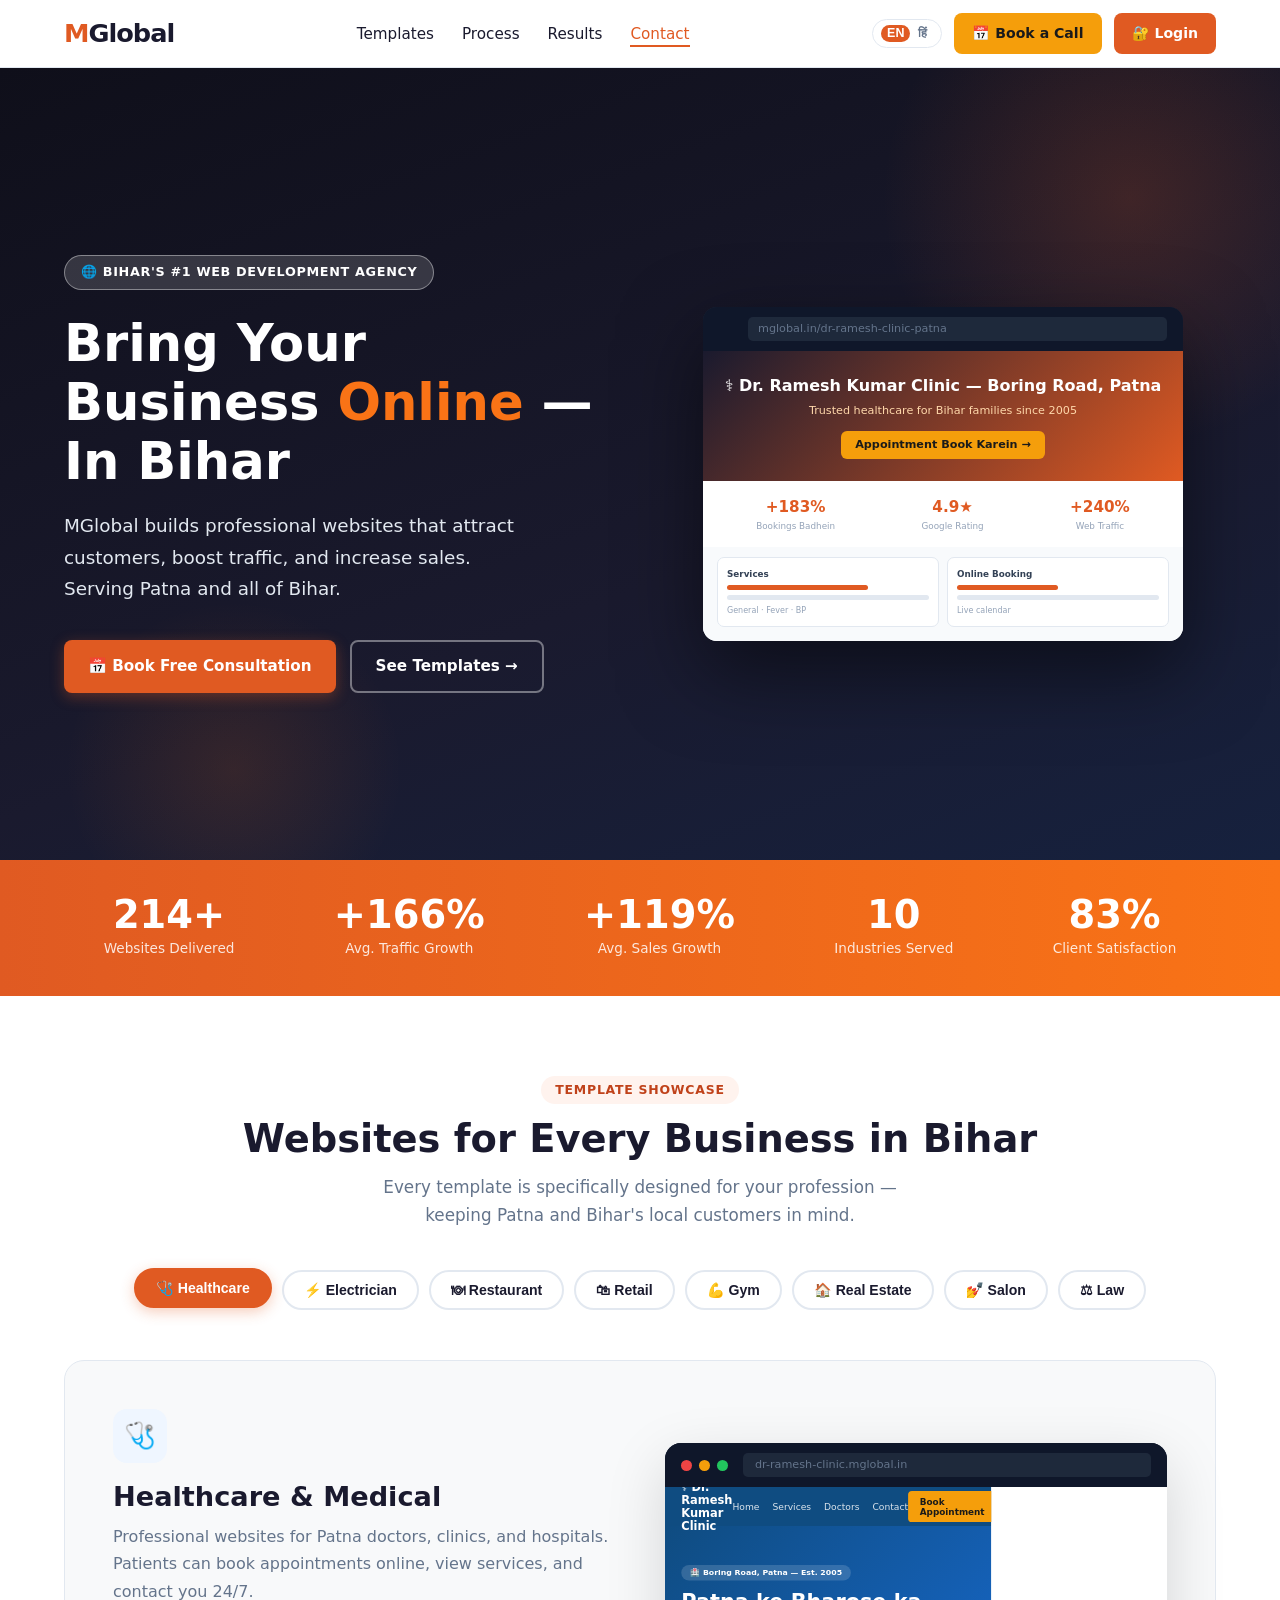
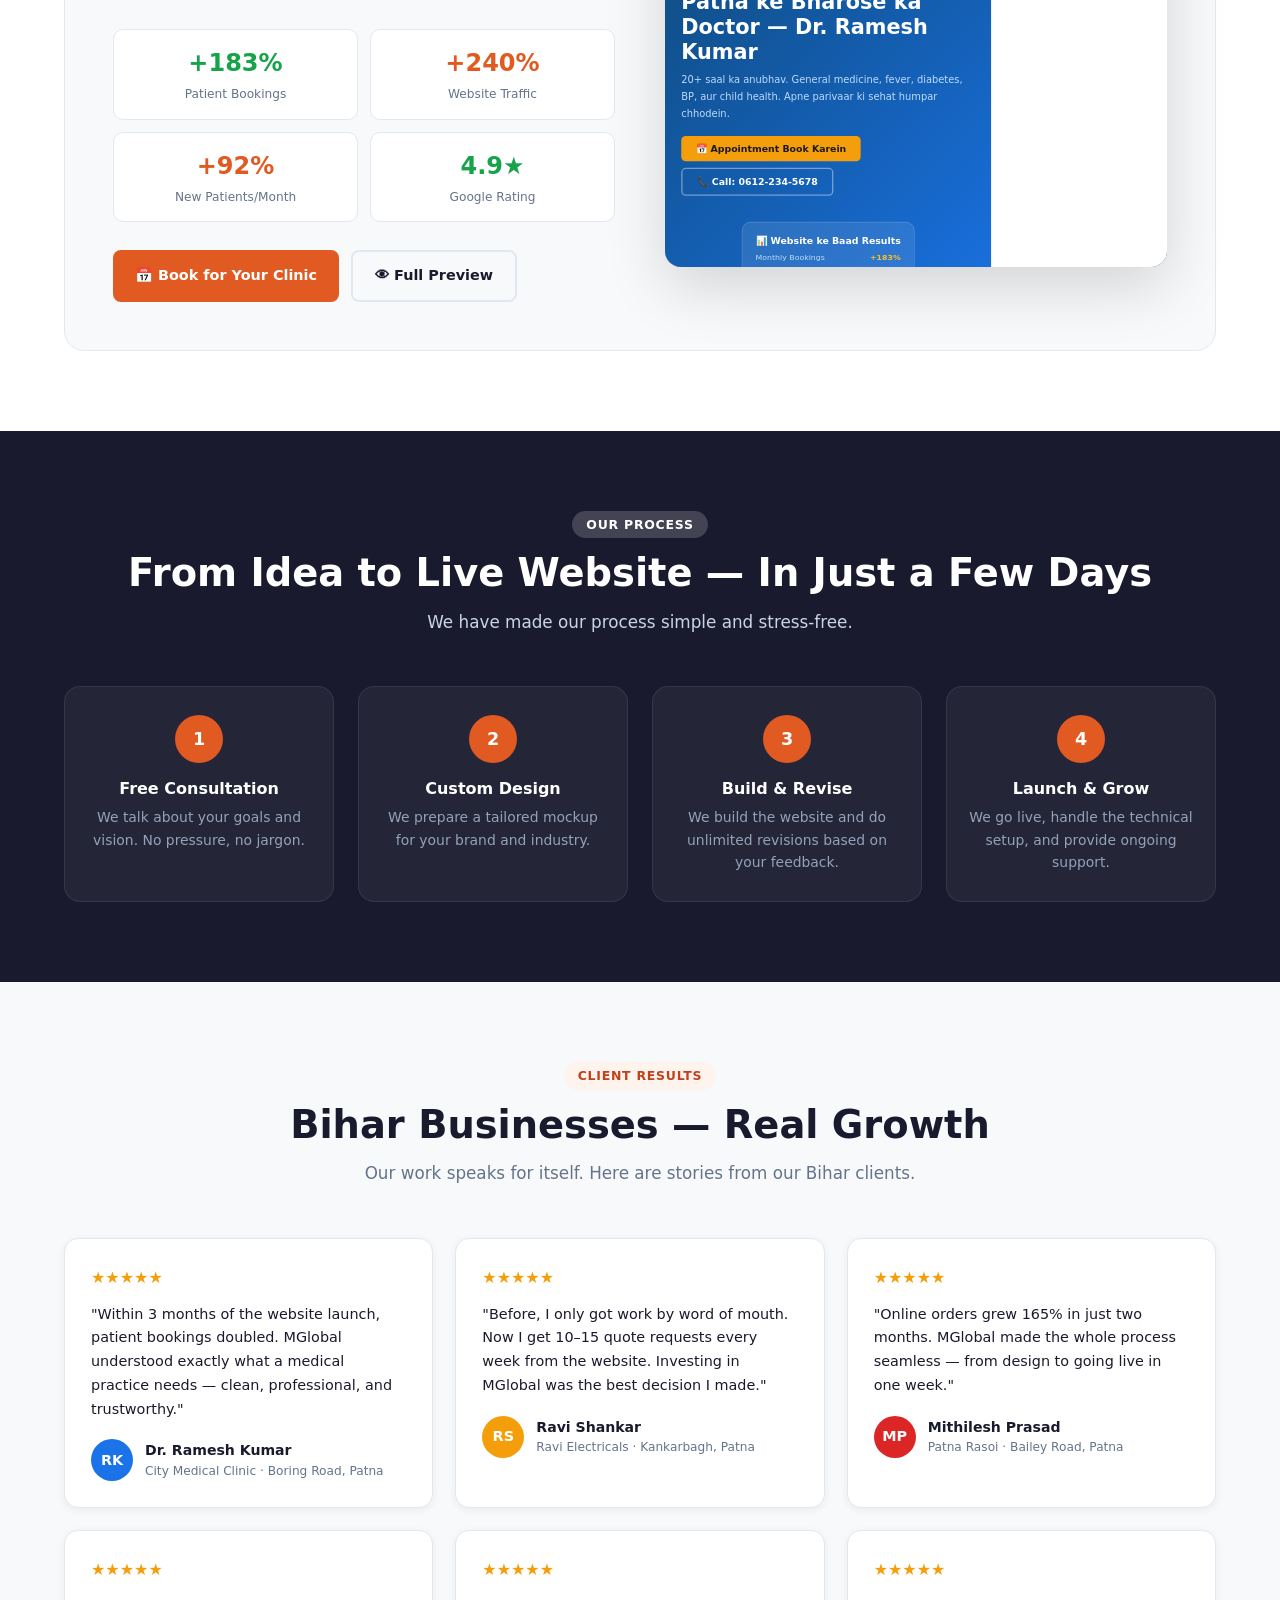
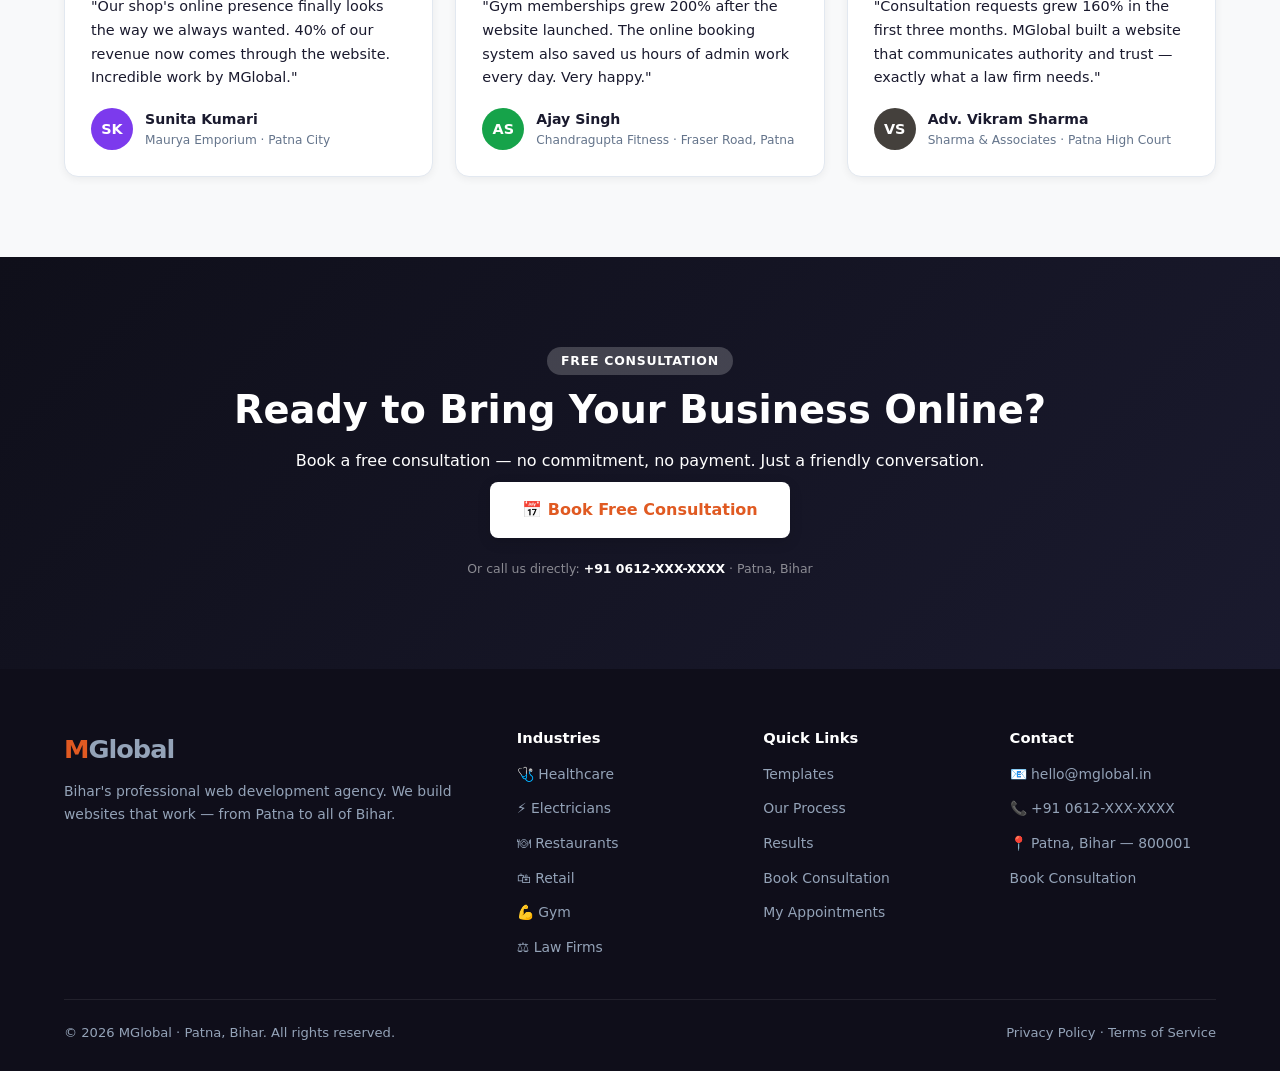
==== commit aee46e1e: "Add bilingual language switcher (English / Hinglish) - New js/i18n.js: full translation engine with " ====
--- a/index.html
+++ b/index.html
@@ -67,21 +67,24 @@
 <nav>
   <a class="logo" href="index.html">M<span>Global</span></a>
   <ul class="nav-links">
-    <li><a href="#templates">Templates</a></li>
-    <li><a href="#how">Process</a></li>
-    <li><a href="#testimonials">Results</a></li>
-    <li><a href="#contact">Contact</a></li>
+    <li><a href="#templates" data-i18n="nav.templates">Templates</a></li>
+    <li><a href="#how" data-i18n="nav.process">Process</a></li>
+    <li><a href="#testimonials" data-i18n="nav.results">Results</a></li>
+    <li><a href="#contact" data-i18n="nav.contact">Contact</a></li>
   </ul>
   <div class="nav-right">
-    <a href="pages/book.html" class="nav-book-btn">📅 Book a Call</a>
-    <a href="pages/login.html" id="nav-login-btn">🔐 Login</a>
+    <button class="lang-toggle" onclick="toggleLanguage()" title="Change Language">
+      <span class="lang-pill lang-active">EN</span><span class="lang-pill lang-inactive">हिं</span>
+    </button>
+    <a href="pages/book.html" class="nav-book-btn" data-i18n="nav.book">📅 Book a Call</a>
+    <a href="pages/login.html" id="nav-login-btn" data-i18n="nav.login">🔐 Login</a>
     <div id="nav-user-area">
       <img id="nav-user-photo" src="" alt="User"/>
       <span id="nav-user-name"></span>
       <div class="user-dropdown">
-        <a href="pages/dashboard.html">📅 My Appointments</a>
+        <a href="pages/dashboard.html" data-i18n="nav.dashboard">📅 My Appointments</a>
         <div class="divider"></div>
-        <a href="#" class="sign-out" onclick="signOut()">🚪 Sign Out</a>
+        <a href="#" class="sign-out" onclick="signOut()" data-i18n="nav.signout">🚪 Sign Out</a>
       </div>
     </div>
   </div>
@@ -92,12 +95,12 @@
   <div class="orb orb-1"></div>
   <div class="orb orb-2"></div>
   <div class="hero-text">
-    <span class="hero-badge">🌐 Bihar's #1 Web Development Agency</span>
-    <h1>Apna Business <span class="highlight">Online Laao</span> — Bihar Mein</h1>
-    <p>MGlobal banata hai professional websites jo aapke customers attract karein, traffic badhayein, aur sales increase karein. Patna se poore Bihar tak.</p>
+    <span class="hero-badge" data-i18n="hero.badge">🌐 Bihar's #1 Web Development Agency</span>
+    <h1 data-i18n-html="hero.h1">Bring Your Business <span class="highlight">Online</span> — In Bihar</h1>
+    <p data-i18n="hero.p">MGlobal builds professional websites that attract customers, boost traffic, and increase sales. Serving Patna and all of Bihar.</p>
     <div class="hero-btns">
-      <a href="pages/book.html" class="btn btn-primary">📅 Free Consultation Book Karein</a>
-      <a href="#templates" class="btn btn-outline">Templates Dekho →</a>
+      <a href="pages/book.html" class="btn btn-primary" data-i18n="hero.btn1">📅 Book Free Consultation</a>
+      <a href="#templates" class="btn btn-outline" data-i18n="hero.btn2">See Templates →</a>
     </div>
   </div>
   <div class="hero-visual">
@@ -128,30 +131,30 @@
 
 <!-- ── STATS BAND ── -->
 <div class="stats-band">
-  <div class="stat-item reveal"><div class="num count-up" data-target="250" data-suffix="+">0+</div><div class="lbl">Websites Delivered</div></div>
-  <div class="stat-item reveal"><div class="num count-up" data-target="195" data-prefix="+" data-suffix="%">0%</div><div class="lbl">Avg. Traffic Growth</div></div>
-  <div class="stat-item reveal"><div class="num count-up" data-target="140" data-prefix="+" data-suffix="%">0%</div><div class="lbl">Avg. Sales Growth</div></div>
-  <div class="stat-item reveal"><div class="num count-up" data-target="12">0</div><div class="lbl">Industries Served</div></div>
-  <div class="stat-item reveal"><div class="num count-up" data-target="98" data-suffix="%">0%</div><div class="lbl">Client Satisfaction</div></div>
+  <div class="stat-item reveal"><div class="num count-up" data-target="250" data-suffix="+">0+</div><div class="lbl" data-i18n="stats.lbl1">Websites Delivered</div></div>
+  <div class="stat-item reveal"><div class="num count-up" data-target="195" data-prefix="+" data-suffix="%">0%</div><div class="lbl" data-i18n="stats.lbl2">Avg. Traffic Growth</div></div>
+  <div class="stat-item reveal"><div class="num count-up" data-target="140" data-prefix="+" data-suffix="%">0%</div><div class="lbl" data-i18n="stats.lbl3">Avg. Sales Growth</div></div>
+  <div class="stat-item reveal"><div class="num count-up" data-target="12">0</div><div class="lbl" data-i18n="stats.lbl4">Industries Served</div></div>
+  <div class="stat-item reveal"><div class="num count-up" data-target="98" data-suffix="%">0%</div><div class="lbl" data-i18n="stats.lbl5">Client Satisfaction</div></div>
 </div>
 
 <!-- ── TEMPLATE SHOWCASE ── -->
 <section id="templates">
   <div class="center reveal">
-    <span class="section-tag">Template Showcase</span>
-    <h2 class="section-title">Bihar ke Har Business ke Liye Website</h2>
-    <p class="section-sub">Har template specifically aapke profession ke liye design kiya gaya hai — Patna aur Bihar ke local customers ko dhyan mein rakh ke.</p>
+    <span class="section-tag" data-i18n="tmpl.tag">Template Showcase</span>
+    <h2 class="section-title" data-i18n="tmpl.h2">Websites for Every Business in Bihar</h2>
+    <p class="section-sub" data-i18n="tmpl.sub">Every template is specifically designed for your profession — keeping Patna and Bihar's local customers in mind.</p>
   </div>
 
   <div class="tabs-wrap reveal">
-    <button class="tab-btn active" onclick="showTab('doctor',this)">🩺 Healthcare</button>
-    <button class="tab-btn" onclick="showTab('elec',this)">⚡ Electrician</button>
-    <button class="tab-btn" onclick="showTab('rest',this)">🍽 Restaurant</button>
-    <button class="tab-btn" onclick="showTab('retail',this)">🛍 Retail</button>
-    <button class="tab-btn" onclick="showTab('gym',this)">💪 Gym</button>
-    <button class="tab-btn" onclick="showTab('realty',this)">🏠 Real Estate</button>
-    <button class="tab-btn" onclick="showTab('salon',this)">💅 Salon</button>
-    <button class="tab-btn" onclick="showTab('law',this)">⚖ Law</button>
+    <button class="tab-btn active" onclick="showTab('doctor',this)" data-i18n="tab.healthcare">🩺 Healthcare</button>
+    <button class="tab-btn" onclick="showTab('elec',this)" data-i18n="tab.elec">⚡ Electrician</button>
+    <button class="tab-btn" onclick="showTab('rest',this)" data-i18n="tab.rest">🍽 Restaurant</button>
+    <button class="tab-btn" onclick="showTab('retail',this)" data-i18n="tab.retail">🛍 Retail</button>
+    <button class="tab-btn" onclick="showTab('gym',this)" data-i18n="tab.gym">💪 Gym</button>
+    <button class="tab-btn" onclick="showTab('realty',this)" data-i18n="tab.realty">🏠 Real Estate</button>
+    <button class="tab-btn" onclick="showTab('salon',this)" data-i18n="tab.salon">💅 Salon</button>
+    <button class="tab-btn" onclick="showTab('law',this)" data-i18n="tab.law">⚖ Law</button>
   </div>
 
   <!-- HEALTHCARE -->
@@ -159,16 +162,16 @@
     <div class="cat-layout">
       <div class="cat-info reveal-left">
         <div class="cat-icon" style="background:#eff6ff;">🩺</div>
-        <h3>Healthcare & Medical</h3>
-        <p>Patna ke doctors, clinics, aur hospitals ke liye professional websites. Patients online appointment book kar sakein, services dekh sakein, aur aapko 24/7 contact kar sakein.</p>
-        <div class="results-grid stagger">
-          <div class="result-box"><div class="r-val">+183%</div><div class="r-lbl">Patient Bookings</div></div>
-          <div class="result-box blue"><div class="r-val">+240%</div><div class="r-lbl">Website Traffic</div></div>
-          <div class="result-box blue"><div class="r-val">+92%</div><div class="r-lbl">Naye Patients/Maah</div></div>
+        <h3 data-i18n="hc.h3">Healthcare & Medical</h3>
+        <p data-i18n="hc.p">Professional websites for Patna doctors, clinics, and hospitals. Patients can book appointments online, view services, and contact you 24/7.</p>
+        <div class="results-grid stagger">
+          <div class="result-box"><div class="r-val">+183%</div><div class="r-lbl" data-i18n="res.bookings">Patient Bookings</div></div>
+          <div class="result-box blue"><div class="r-val">+240%</div><div class="r-lbl" data-i18n="res.traffic">Website Traffic</div></div>
+          <div class="result-box blue"><div class="r-val">+92%</div><div class="r-lbl" data-i18n="hc.r3">New Patients/Month</div></div>
           <div class="result-box"><div class="r-val">4.9★</div><div class="r-lbl">Google Rating</div></div>
         </div>
         <div class="cat-actions">
-          <a href="pages/book.html?category=healthcare&business=Healthcare+Clinic" class="template-link" onclick="requireBooking(event)">📅 Apne Clinic ke Liye Book Karein</a>
+          <a href="pages/book.html?category=healthcare&business=Healthcare+Clinic" class="template-link" onclick="requireBooking(event)" data-i18n="hc.book">📅 Book for Your Clinic</a>
           <a href="templates/healthcare.html" target="_blank" class="template-preview-link">👁 Full Preview</a>
         </div>
       </div>
@@ -191,16 +194,16 @@
     <div class="cat-layout">
       <div class="cat-info reveal-left">
         <div class="cat-icon" style="background:#fffbeb;">⚡</div>
-        <h3>Electricians & Tradespeople</h3>
-        <p>Bihar ke electricians, plumbers, AC technicians ke liye bold websites. Customers ek click mein quote maang sakein ya seedha call kar sakein.</p>
-        <div class="results-grid stagger">
-          <div class="result-box"><div class="r-val">+210%</div><div class="r-lbl">Quote Requests</div></div>
-          <div class="result-box blue"><div class="r-val">+175%</div><div class="r-lbl">Website Traffic</div></div>
-          <div class="result-box blue"><div class="r-val">+88%</div><div class="r-lbl">Calls Per Month</div></div>
-          <div class="result-box"><div class="r-val">3.5×</div><div class="r-lbl">Revenue Growth</div></div>
-        </div>
-        <div class="cat-actions">
-          <a href="pages/book.html?category=electrician&business=Electrical+Services" class="template-link" onclick="requireBooking(event)">📅 Apne Business ke Liye Book Karein</a>
+        <h3 data-i18n="elec.h3">Electricians & Tradespeople</h3>
+        <p data-i18n="elec.p">Bold websites for Bihar electricians, plumbers, and AC technicians. Customers can request quotes or call you in one click.</p>
+        <div class="results-grid stagger">
+          <div class="result-box"><div class="r-val">+210%</div><div class="r-lbl" data-i18n="res.quotes">Quote Requests</div></div>
+          <div class="result-box blue"><div class="r-val">+175%</div><div class="r-lbl" data-i18n="res.traffic">Website Traffic</div></div>
+          <div class="result-box blue"><div class="r-val">+88%</div><div class="r-lbl" data-i18n="res.calls">Calls Per Month</div></div>
+          <div class="result-box"><div class="r-val">3.5×</div><div class="r-lbl" data-i18n="res.revenue">Revenue Growth</div></div>
+        </div>
+        <div class="cat-actions">
+          <a href="pages/book.html?category=electrician&business=Electrical+Services" class="template-link" onclick="requireBooking(event)" data-i18n="elec.book">📅 Book for Your Business</a>
           <a href="templates/electrician.html" target="_blank" class="template-preview-link">👁 Full Preview</a>
         </div>
       </div>
@@ -223,16 +226,16 @@
     <div class="cat-layout">
       <div class="cat-info reveal-left">
         <div class="cat-icon" style="background:#fff5f5;">🍽</div>
-        <h3>Restaurants & Dhaba</h3>
-        <p>Patna ke restaurants, dhabas, aur catering ke liye appetizing websites. Menu dikhao, reservations lo, aur online orders accept karo.</p>
-        <div class="results-grid stagger">
-          <div class="result-box"><div class="r-val">+165%</div><div class="r-lbl">Online Orders</div></div>
-          <div class="result-box blue"><div class="r-val">+220%</div><div class="r-lbl">Table Reservations</div></div>
-          <div class="result-box blue"><div class="r-val">+95%</div><div class="r-lbl">Monthly Traffic</div></div>
-          <div class="result-box"><div class="r-val">+78%</div><div class="r-lbl">Revenue Growth</div></div>
-        </div>
-        <div class="cat-actions">
-          <a href="pages/book.html?category=restaurant&business=Restaurant" class="template-link" onclick="requireBooking(event)">📅 Apne Restaurant ke Liye Book Karein</a>
+        <h3 data-i18n="rest.h3">Restaurants & Dhaba</h3>
+        <p data-i18n="rest.p">Appetising websites for Patna restaurants, dhabas, and catering businesses. Show your menu, take reservations, and accept online orders.</p>
+        <div class="results-grid stagger">
+          <div class="result-box"><div class="r-val">+165%</div><div class="r-lbl" data-i18n="res.orders">Online Orders</div></div>
+          <div class="result-box blue"><div class="r-val">+220%</div><div class="r-lbl" data-i18n="res.reservations">Table Reservations</div></div>
+          <div class="result-box blue"><div class="r-val">+95%</div><div class="r-lbl" data-i18n="res.monthly">Monthly Traffic</div></div>
+          <div class="result-box"><div class="r-val">+78%</div><div class="r-lbl" data-i18n="res.revenue">Revenue Growth</div></div>
+        </div>
+        <div class="cat-actions">
+          <a href="pages/book.html?category=restaurant&business=Restaurant" class="template-link" onclick="requireBooking(event)" data-i18n="rest.book">📅 Book for Your Restaurant</a>
           <a href="templates/restaurant.html" target="_blank" class="template-preview-link">👁 Full Preview</a>
         </div>
       </div>
@@ -255,16 +258,16 @@
     <div class="cat-layout">
       <div class="cat-info reveal-left">
         <div class="cat-icon" style="background:#f5f3ff;">🛍</div>
-        <h3>Retail & E-commerce</h3>
-        <p>Patna ke shops, boutiques, aur retailers ke liye powerful online stores. Products dikhao, orders lo, aur Bihar bhar mein apna business faelao.</p>
-        <div class="results-grid stagger">
-          <div class="result-box"><div class="r-val">+280%</div><div class="r-lbl">Online Sales</div></div>
-          <div class="result-box blue"><div class="r-val">+310%</div><div class="r-lbl">Product Views</div></div>
-          <div class="result-box blue"><div class="r-val">+145%</div><div class="r-lbl">Monthly Visitors</div></div>
-          <div class="result-box"><div class="r-val">4.2×</div><div class="r-lbl">Revenue Growth</div></div>
-        </div>
-        <div class="cat-actions">
-          <a href="pages/book.html?category=retail&business=Retail+Shop" class="template-link" onclick="requireBooking(event)">📅 Apne Shop ke Liye Book Karein</a>
+        <h3 data-i18n="ret.h3">Retail & E-commerce</h3>
+        <p data-i18n="ret.p">Powerful online stores for Patna shops and retailers. Display products, take orders, and grow your business across Bihar.</p>
+        <div class="results-grid stagger">
+          <div class="result-box"><div class="r-val">+280%</div><div class="r-lbl" data-i18n="res.sales">Online Sales</div></div>
+          <div class="result-box blue"><div class="r-val">+310%</div><div class="r-lbl" data-i18n="res.products">Product Views</div></div>
+          <div class="result-box blue"><div class="r-val">+145%</div><div class="r-lbl" data-i18n="res.visitors">Monthly Visitors</div></div>
+          <div class="result-box"><div class="r-val">4.2×</div><div class="r-lbl" data-i18n="res.revenue">Revenue Growth</div></div>
+        </div>
+        <div class="cat-actions">
+          <a href="pages/book.html?category=retail&business=Retail+Shop" class="template-link" onclick="requireBooking(event)" data-i18n="ret.book">📅 Book for Your Shop</a>
           <a href="templates/retail.html" target="_blank" class="template-preview-link">👁 Full Preview</a>
         </div>
       </div>
@@ -287,16 +290,16 @@
     <div class="cat-layout">
       <div class="cat-info reveal-left">
         <div class="cat-icon" style="background:#f0fdf4;">💪</div>
-        <h3>Gym & Fitness</h3>
-        <p>Patna ke gyms, yoga centers, aur fitness trainers ke liye high-energy websites. Classes dikhao, memberships lo, aur community online banao.</p>
-        <div class="results-grid stagger">
-          <div class="result-box"><div class="r-val">+200%</div><div class="r-lbl">Memberships</div></div>
-          <div class="result-box blue"><div class="r-val">+255%</div><div class="r-lbl">Class Sign-ups</div></div>
-          <div class="result-box blue"><div class="r-val">+130%</div><div class="r-lbl">Monthly Traffic</div></div>
-          <div class="result-box"><div class="r-val">3.8×</div><div class="r-lbl">Revenue Growth</div></div>
-        </div>
-        <div class="cat-actions">
-          <a href="pages/book.html?category=gym&business=Fitness+Centre" class="template-link" onclick="requireBooking(event)">📅 Apne Gym ke Liye Book Karein</a>
+        <h3 data-i18n="gym.h3">Gym & Fitness</h3>
+        <p data-i18n="gym.p">High-energy websites for Patna gyms, yoga centres, and fitness trainers. Show classes, sell memberships, and build your community online.</p>
+        <div class="results-grid stagger">
+          <div class="result-box"><div class="r-val">+200%</div><div class="r-lbl" data-i18n="res.memberships">Memberships</div></div>
+          <div class="result-box blue"><div class="r-val">+255%</div><div class="r-lbl" data-i18n="res.classes">Class Sign-ups</div></div>
+          <div class="result-box blue"><div class="r-val">+130%</div><div class="r-lbl" data-i18n="res.monthly">Monthly Traffic</div></div>
+          <div class="result-box"><div class="r-val">3.8×</div><div class="r-lbl" data-i18n="res.revenue">Revenue Growth</div></div>
+        </div>
+        <div class="cat-actions">
+          <a href="pages/book.html?category=gym&business=Fitness+Centre" class="template-link" onclick="requireBooking(event)" data-i18n="gym.book">📅 Book for Your Gym</a>
           <a href="templates/gym.html" target="_blank" class="template-preview-link">👁 Full Preview</a>
         </div>
       </div>
@@ -319,16 +322,16 @@
     <div class="cat-layout">
       <div class="cat-info reveal-left">
         <div class="cat-icon" style="background:#ecfdf5;">🏠</div>
-        <h3>Real Estate</h3>
-        <p>Bihar ke property dealers, agents, aur builders ke liye professional websites. Listings dikhao, buyers capture karo, aur viewings book karo.</p>
-        <div class="results-grid stagger">
-          <div class="result-box"><div class="r-val">+190%</div><div class="r-lbl">Enquiries</div></div>
-          <div class="result-box blue"><div class="r-val">+270%</div><div class="r-lbl">Listing Views</div></div>
-          <div class="result-box blue"><div class="r-val">+115%</div><div class="r-lbl">Monthly Traffic</div></div>
-          <div class="result-box"><div class="r-val">+65%</div><div class="r-lbl">Properties Sold</div></div>
-        </div>
-        <div class="cat-actions">
-          <a href="pages/book.html?category=realestate&business=Property+Agency" class="template-link" onclick="requireBooking(event)">📅 Apne Agency ke Liye Book Karein</a>
+        <h3 data-i18n="re.h3">Real Estate</h3>
+        <p data-i18n="re.p">Professional websites for Bihar property dealers, agents, and builders. Showcase listings, capture buyers, and book viewings.</p>
+        <div class="results-grid stagger">
+          <div class="result-box"><div class="r-val">+190%</div><div class="r-lbl" data-i18n="res.enquiries">Enquiries</div></div>
+          <div class="result-box blue"><div class="r-val">+270%</div><div class="r-lbl" data-i18n="res.listings">Listing Views</div></div>
+          <div class="result-box blue"><div class="r-val">+115%</div><div class="r-lbl" data-i18n="res.monthly">Monthly Traffic</div></div>
+          <div class="result-box"><div class="r-val">+65%</div><div class="r-lbl" data-i18n="res.properties">Properties Sold</div></div>
+        </div>
+        <div class="cat-actions">
+          <a href="pages/book.html?category=realestate&business=Property+Agency" class="template-link" onclick="requireBooking(event)" data-i18n="re.book">📅 Book for Your Agency</a>
           <a href="templates/realestate.html" target="_blank" class="template-preview-link">👁 Full Preview</a>
         </div>
       </div>
@@ -351,16 +354,16 @@
     <div class="cat-layout">
       <div class="cat-info reveal-left">
         <div class="cat-icon" style="background:#fff0f6;">💅</div>
-        <h3>Salon & Beauty Parlour</h3>
-        <p>Patna ke salons, beauty parlours, aur spas ke liye elegant websites. Portfolio dikhao, appointments lo, aur online booking se 24/7 customers aao.</p>
-        <div class="results-grid stagger">
-          <div class="result-box"><div class="r-val">+175%</div><div class="r-lbl">Appointments</div></div>
-          <div class="result-box blue"><div class="r-val">+230%</div><div class="r-lbl">Portfolio Views</div></div>
-          <div class="result-box blue"><div class="r-val">+120%</div><div class="r-lbl">Monthly Traffic</div></div>
-          <div class="result-box"><div class="r-val">+90%</div><div class="r-lbl">Revenue Growth</div></div>
-        </div>
-        <div class="cat-actions">
-          <a href="pages/book.html?category=salon&business=Salon+Beauty" class="template-link" onclick="requireBooking(event)">📅 Apne Salon ke Liye Book Karein</a>
+        <h3 data-i18n="sal.h3">Salon & Beauty Parlour</h3>
+        <p data-i18n="sal.p">Elegant websites for Patna salons, beauty parlours, and spas. Show your portfolio, take appointments, and attract customers 24/7.</p>
+        <div class="results-grid stagger">
+          <div class="result-box"><div class="r-val">+175%</div><div class="r-lbl" data-i18n="res.appts">Appointments</div></div>
+          <div class="result-box blue"><div class="r-val">+230%</div><div class="r-lbl" data-i18n="res.portfolio">Portfolio Views</div></div>
+          <div class="result-box blue"><div class="r-val">+120%</div><div class="r-lbl" data-i18n="res.monthly">Monthly Traffic</div></div>
+          <div class="result-box"><div class="r-val">+90%</div><div class="r-lbl" data-i18n="res.revenue">Revenue Growth</div></div>
+        </div>
+        <div class="cat-actions">
+          <a href="pages/book.html?category=salon&business=Salon+Beauty" class="template-link" onclick="requireBooking(event)" data-i18n="sal.book">📅 Book for Your Salon</a>
           <a href="templates/salon.html" target="_blank" class="template-preview-link">👁 Full Preview</a>
         </div>
       </div>
@@ -383,16 +386,16 @@
     <div class="cat-layout">
       <div class="cat-info reveal-left">
         <div class="cat-icon" style="background:#fafaf9;">⚖</div>
-        <h3>Law Firms & Advocates</h3>
-        <p>Patna High Court ke advocates aur law firms ke liye authoritative websites. Expertise dikhao, clients capture karo, aur free consultation offer karo.</p>
-        <div class="results-grid stagger">
-          <div class="result-box"><div class="r-val">+160%</div><div class="r-lbl">Consultations</div></div>
-          <div class="result-box blue"><div class="r-val">+195%</div><div class="r-lbl">Case Enquiries</div></div>
-          <div class="result-box blue"><div class="r-val">+140%</div><div class="r-lbl">Monthly Traffic</div></div>
-          <div class="result-box"><div class="r-val">2.9×</div><div class="r-lbl">Client Growth</div></div>
-        </div>
-        <div class="cat-actions">
-          <a href="pages/book.html?category=law&business=Law+Firm" class="template-link" onclick="requireBooking(event)">📅 Apne Firm ke Liye Book Karein</a>
+        <h3 data-i18n="law.h3">Law Firms & Advocates</h3>
+        <p data-i18n="law.p">Authoritative websites for Patna High Court advocates and law firms. Showcase expertise, capture clients, and offer free consultations.</p>
+        <div class="results-grid stagger">
+          <div class="result-box"><div class="r-val">+160%</div><div class="r-lbl" data-i18n="res.consult">Consultations</div></div>
+          <div class="result-box blue"><div class="r-val">+195%</div><div class="r-lbl" data-i18n="res.cases">Case Enquiries</div></div>
+          <div class="result-box blue"><div class="r-val">+140%</div><div class="r-lbl" data-i18n="res.monthly">Monthly Traffic</div></div>
+          <div class="result-box"><div class="r-val">2.9×</div><div class="r-lbl" data-i18n="res.clients">Client Growth</div></div>
+        </div>
+        <div class="cat-actions">
+          <a href="pages/book.html?category=law&business=Law+Firm" class="template-link" onclick="requireBooking(event)" data-i18n="law.book">📅 Book for Your Firm</a>
           <a href="templates/law.html" target="_blank" class="template-preview-link">👁 Full Preview</a>
         </div>
       </div>
@@ -414,30 +417,30 @@
 <!-- ── HOW IT WORKS ── -->
 <section class="how-section" id="how">
   <div class="center reveal">
-    <span class="section-tag" style="background:rgba(255,255,255,.18);color:#ffffff;">Hamara Process</span>
-    <h2 class="section-title">Idea Se Live Website — Sirf Kuch Dino Mein</h2>
-    <p class="section-sub">Hamne apna process simple aur stress-free banaya hai.</p>
+    <span class="section-tag" style="background:rgba(255,255,255,.18);color:#ffffff;" data-i18n="how.tag">Our Process</span>
+    <h2 class="section-title" data-i18n="how.h2">From Idea to Live Website — In Just a Few Days</h2>
+    <p class="section-sub" data-i18n="how.sub">We have made our process simple and stress-free.</p>
   </div>
   <div class="steps stagger reveal">
     <div class="step">
       <div class="step-num">1</div>
-      <h4>Free Consultation</h4>
-      <p>Aapke goals aur vision ke baare mein baat karte hain. Koi pressure nahi, koi jargon nahi.</p>
+      <h4 data-i18n="step1.h4">Free Consultation</h4>
+      <p data-i18n="step1.p">We talk about your goals and vision. No pressure, no jargon.</p>
     </div>
     <div class="step">
       <div class="step-num">2</div>
-      <h4>Custom Design</h4>
-      <p>Aapke brand aur industry ke liye tailored mockup ready karte hain.</p>
+      <h4 data-i18n="step2.h4">Custom Design</h4>
+      <p data-i18n="step2.p">We prepare a tailored mockup for your brand and industry.</p>
     </div>
     <div class="step">
       <div class="step-num">3</div>
-      <h4>Build & Revise</h4>
-      <p>Website banate hain, aur aapka feedback leke unlimited revisions karte hain.</p>
+      <h4 data-i18n="step3.h4">Build & Revise</h4>
+      <p data-i18n="step3.p">We build the website and do unlimited revisions based on your feedback.</p>
     </div>
     <div class="step">
       <div class="step-num">4</div>
-      <h4>Launch & Grow</h4>
-      <p>Live karte hain, technical setup karte hain, aur ongoing support dete hain.</p>
+      <h4 data-i18n="step4.h4">Launch & Grow</h4>
+      <p data-i18n="step4.p">We go live, handle the technical setup, and provide ongoing support.</p>
     </div>
   </div>
 </section>
@@ -445,74 +448,74 @@
 <!-- ── TESTIMONIALS ── -->
 <section id="testimonials" style="background:var(--light-bg);">
   <div class="center reveal">
-    <span class="section-tag">Client Results</span>
-    <h2 class="section-title">Bihar ke Businesses — Real Growth</h2>
-    <p class="section-sub">Humara kaam bolega. Yeh hain hamare Bihar ke clients ki kahani.</p>
+    <span class="section-tag" data-i18n="test.tag">Client Results</span>
+    <h2 class="section-title" data-i18n="test.h2">Bihar Businesses — Real Growth</h2>
+    <p class="section-sub" data-i18n="test.sub">Our work speaks for itself. Here are stories from our Bihar clients.</p>
   </div>
   <div class="testimonials-grid stagger reveal">
     <div class="tcard">
       <div class="stars">★★★★★</div>
-      <p>"Website launch hone ke 3 mahine mein patient bookings double ho gayin. MGlobal ne samjha ki ek medical practice ke liye kya zaroori hai — clean, professional, aur trustworthy."</p>
+      <p data-i18n="test.1.quote">"Within 3 months of the website launch, patient bookings doubled. MGlobal understood exactly what a medical practice needs — clean, professional, and trustworthy."</p>
       <div class="author">
         <div class="avatar" style="background:#1a73e8;">RK</div>
         <div class="author-info">
           <div class="name">Dr. Ramesh Kumar</div>
-          <div class="role">City Medical Clinic · Boring Road, Patna</div>
+          <div class="role" data-i18n="test.1.role">City Medical Clinic · Boring Road, Patna</div>
         </div>
       </div>
     </div>
     <div class="tcard">
       <div class="stars">★★★★★</div>
-      <p>"Pehle sirf munh-zubaani kaam aata tha. Ab website se 10–15 quote requests har hafte aate hain. MGlobal mein invest karna sabse accha faisla tha."</p>
+      <p data-i18n="test.2.quote">"Before, I only got work by word of mouth. Now I get 10–15 quote requests every week from the website. Investing in MGlobal was the best decision I made."</p>
       <div class="author">
         <div class="avatar" style="background:#f59e0b;">RS</div>
         <div class="author-info">
           <div class="name">Ravi Shankar</div>
-          <div class="role">Ravi Electricals · Kankarbagh, Patna</div>
+          <div class="role" data-i18n="test.2.role">Ravi Electricals · Kankarbagh, Patna</div>
         </div>
       </div>
     </div>
     <div class="tcard">
       <div class="stars">★★★★★</div>
-      <p>"Online orders 2 mahine mein 165% badh gaye. MGlobal ne poora process seamless bana diya — design se le ke live hone tak ek hafte mein."</p>
+      <p data-i18n="test.3.quote">"Online orders grew 165% in just two months. MGlobal made the whole process seamless — from design to going live in one week."</p>
       <div class="author">
         <div class="avatar" style="background:#dc2626;">MP</div>
         <div class="author-info">
           <div class="name">Mithilesh Prasad</div>
-          <div class="role">Patna Rasoi · Bailey Road, Patna</div>
+          <div class="role" data-i18n="test.3.role">Patna Rasoi · Bailey Road, Patna</div>
         </div>
       </div>
     </div>
     <div class="tcard">
       <div class="stars">★★★★★</div>
-      <p>"Hamari dukaan ka online presence finally waise dikh raha hai jaisa hum chahte the. Website se ab 40% revenue aata hai. Incredible kaam kiya MGlobal ne."</p>
+      <p data-i18n="test.4.quote">"Our shop's online presence finally looks the way we always wanted. 40% of our revenue now comes through the website. Incredible work by MGlobal."</p>
       <div class="author">
         <div class="avatar" style="background:#7c3aed;">SK</div>
         <div class="author-info">
           <div class="name">Sunita Kumari</div>
-          <div class="role">Maurya Emporium · Patna City</div>
+          <div class="role" data-i18n="test.4.role">Maurya Emporium · Patna City</div>
         </div>
       </div>
     </div>
     <div class="tcard">
       <div class="stars">★★★★★</div>
-      <p>"Gym memberships 200% badh gayin website launch ke baad. Online booking system ne hamare ghanton ki admin work bhi bachai. Bahut khush hain."</p>
+      <p data-i18n="test.5.quote">"Gym memberships grew 200% after the website launched. The online booking system also saved us hours of admin work every day. Very happy."</p>
       <div class="author">
         <div class="avatar" style="background:#16a34a;">AS</div>
         <div class="author-info">
           <div class="name">Ajay Singh</div>
-          <div class="role">Chandragupta Fitness · Fraser Road, Patna</div>
+          <div class="role" data-i18n="test.5.role">Chandragupta Fitness · Fraser Road, Patna</div>
         </div>
       </div>
     </div>
     <div class="tcard">
       <div class="stars">★★★★★</div>
-      <p>"Pehle teenmahine mein consultation requests 160% badh gayin. MGlobal ne aisi website banayi jo authority aur trust communicate kare — bilkul waisa jo ek law firm chahta hai."</p>
+      <p data-i18n="test.6.quote">"Consultation requests grew 160% in the first three months. MGlobal built a website that communicates authority and trust — exactly what a law firm needs."</p>
       <div class="author">
         <div class="avatar" style="background:#44403c;">VS</div>
         <div class="author-info">
           <div class="name">Adv. Vikram Sharma</div>
-          <div class="role">Sharma & Associates · Patna High Court</div>
+          <div class="role" data-i18n="test.6.role">Sharma & Associates · Patna High Court</div>
         </div>
       </div>
     </div>
@@ -522,15 +525,15 @@
 <!-- ── CTA ── -->
 <section class="cta-section" id="contact">
   <div class="reveal">
-    <span class="section-tag" style="background:rgba(255,255,255,.2);color:#ffffff;">Free Consultation</span>
-    <h2>Apna Business Online Laane ke Liye Ready Hain?</h2>
-    <p>Free consultation book karein — koi commitment nahi, koi payment nahi. Sirf ek friendly conversation.</p>
+    <span class="section-tag" style="background:rgba(255,255,255,.2);color:#ffffff;" data-i18n="cta.tag">Free Consultation</span>
+    <h2 data-i18n="cta.h2">Ready to Bring Your Business Online?</h2>
+    <p data-i18n="cta.p">Book a free consultation — no commitment, no payment. Just a friendly conversation.</p>
     <div style="margin-top:8px;">
-      <a href="pages/book.html" class="btn btn-white" style="font-size:1rem;padding:15px 32px;">
-        📅 Free Consultation Book Karein
+      <a href="pages/book.html" class="btn btn-white" style="font-size:1rem;padding:15px 32px;" data-i18n="cta.btn">
+        📅 Book Free Consultation
       </a>
     </div>
-    <p class="cta-note" style="margin-top:20px;">Ya seedha call karein: <strong style="color:white;">+91 0612-XXX-XXXX</strong> · Patna, Bihar</p>
+    <p class="cta-note" style="margin-top:20px;"><span data-i18n="cta.note">Or call us directly:</span> <strong style="color:white;">+91 0612-XXX-XXXX</strong> · Patna, Bihar</p>
   </div>
 </section>
 
@@ -539,10 +542,10 @@
   <div class="footer-grid">
     <div class="footer-brand">
       <a class="logo" href="index.html">M<span style="color:#94a3b8;">Global</span></a>
-      <p>Bihar ka professional web development agency. Hum banate hain websites jo kaam karti hain — Patna se poore Bihar tak.</p>
+      <p data-i18n="footer.brand.p">Bihar's professional web development agency. We build websites that work — from Patna to all of Bihar.</p>
     </div>
     <div class="footer-col">
-      <h5>Industries</h5>
+      <h5 data-i18n="footer.industries">Industries</h5>
       <ul>
         <li><a href="templates/healthcare.html" target="_blank">🩺 Healthcare</a></li>
         <li><a href="templates/electrician.html" target="_blank">⚡ Electricians</a></li>
@@ -553,22 +556,22 @@
       </ul>
     </div>
     <div class="footer-col">
-      <h5>Quick Links</h5>
+      <h5 data-i18n="footer.quicklinks">Quick Links</h5>
       <ul>
-        <li><a href="#templates">Templates</a></li>
-        <li><a href="#how">Our Process</a></li>
-        <li><a href="#testimonials">Results</a></li>
-        <li><a href="pages/book.html">Book Consultation</a></li>
-        <li><a href="pages/dashboard.html">My Appointments</a></li>
+        <li><a href="#templates" data-i18n="footer.lnk.templates">Templates</a></li>
+        <li><a href="#how" data-i18n="footer.lnk.process">Our Process</a></li>
+        <li><a href="#testimonials" data-i18n="footer.lnk.results">Results</a></li>
+        <li><a href="pages/book.html" data-i18n="footer.lnk.book">Book Consultation</a></li>
+        <li><a href="pages/dashboard.html" data-i18n="footer.lnk.appts">My Appointments</a></li>
       </ul>
     </div>
     <div class="footer-col">
-      <h5>Contact</h5>
+      <h5 data-i18n="footer.contact">Contact</h5>
       <ul>
         <li><a href="#">📧 hello@mglobal.in</a></li>
         <li><a href="#">📞 +91 0612-XXX-XXXX</a></li>
         <li><a href="#">📍 Patna, Bihar — 800001</a></li>
-        <li><a href="pages/book.html">Free Consultation</a></li>
+        <li><a href="pages/book.html" data-i18n="footer.lnk.book">Free Consultation</a></li>
       </ul>
     </div>
   </div>
@@ -587,6 +590,7 @@
 <script src="js/firebase-config.js"></script>
 <script src="js/auth.js"></script>
 <script src="js/animations.js"></script>
+<script src="js/i18n.js"></script>
 
 <script>
   function showTab(id, btn) {
--- a/css/nav.css
+++ b/css/nav.css
@@ -88,8 +88,35 @@
 }
 .nav-book-btn:hover { background: #fbbf24; transform: translateY(-1px); }
 
+/* ── LANGUAGE TOGGLE ── */
+.lang-toggle {
+  display: inline-flex; align-items: center; gap: 2px;
+  background: transparent;
+  border: 1.5px solid var(--border);
+  border-radius: 20px; padding: 5px 8px;
+  cursor: pointer; font-size: .78rem; font-weight: 700;
+  transition: border-color .2s, background .2s;
+  color: var(--text); white-space: nowrap;
+  line-height: 1;
+}
+.lang-toggle:hover {
+  border-color: var(--primary);
+  background: var(--primary-light);
+}
+.lang-pill {
+  padding: 2px 6px; border-radius: 10px;
+  transition: background .2s, color .2s;
+}
+.lang-pill.lang-active {
+  background: var(--primary); color: #fff;
+}
+.lang-pill.lang-inactive {
+  color: var(--muted);
+}
+
 /* ── RESPONSIVE ── */
 @media (max-width: 768px) {
   .nav-links { display: none; }
   nav { padding: 0 4%; }
+  .lang-toggle { font-size: .72rem; padding: 4px 7px; }
 }
